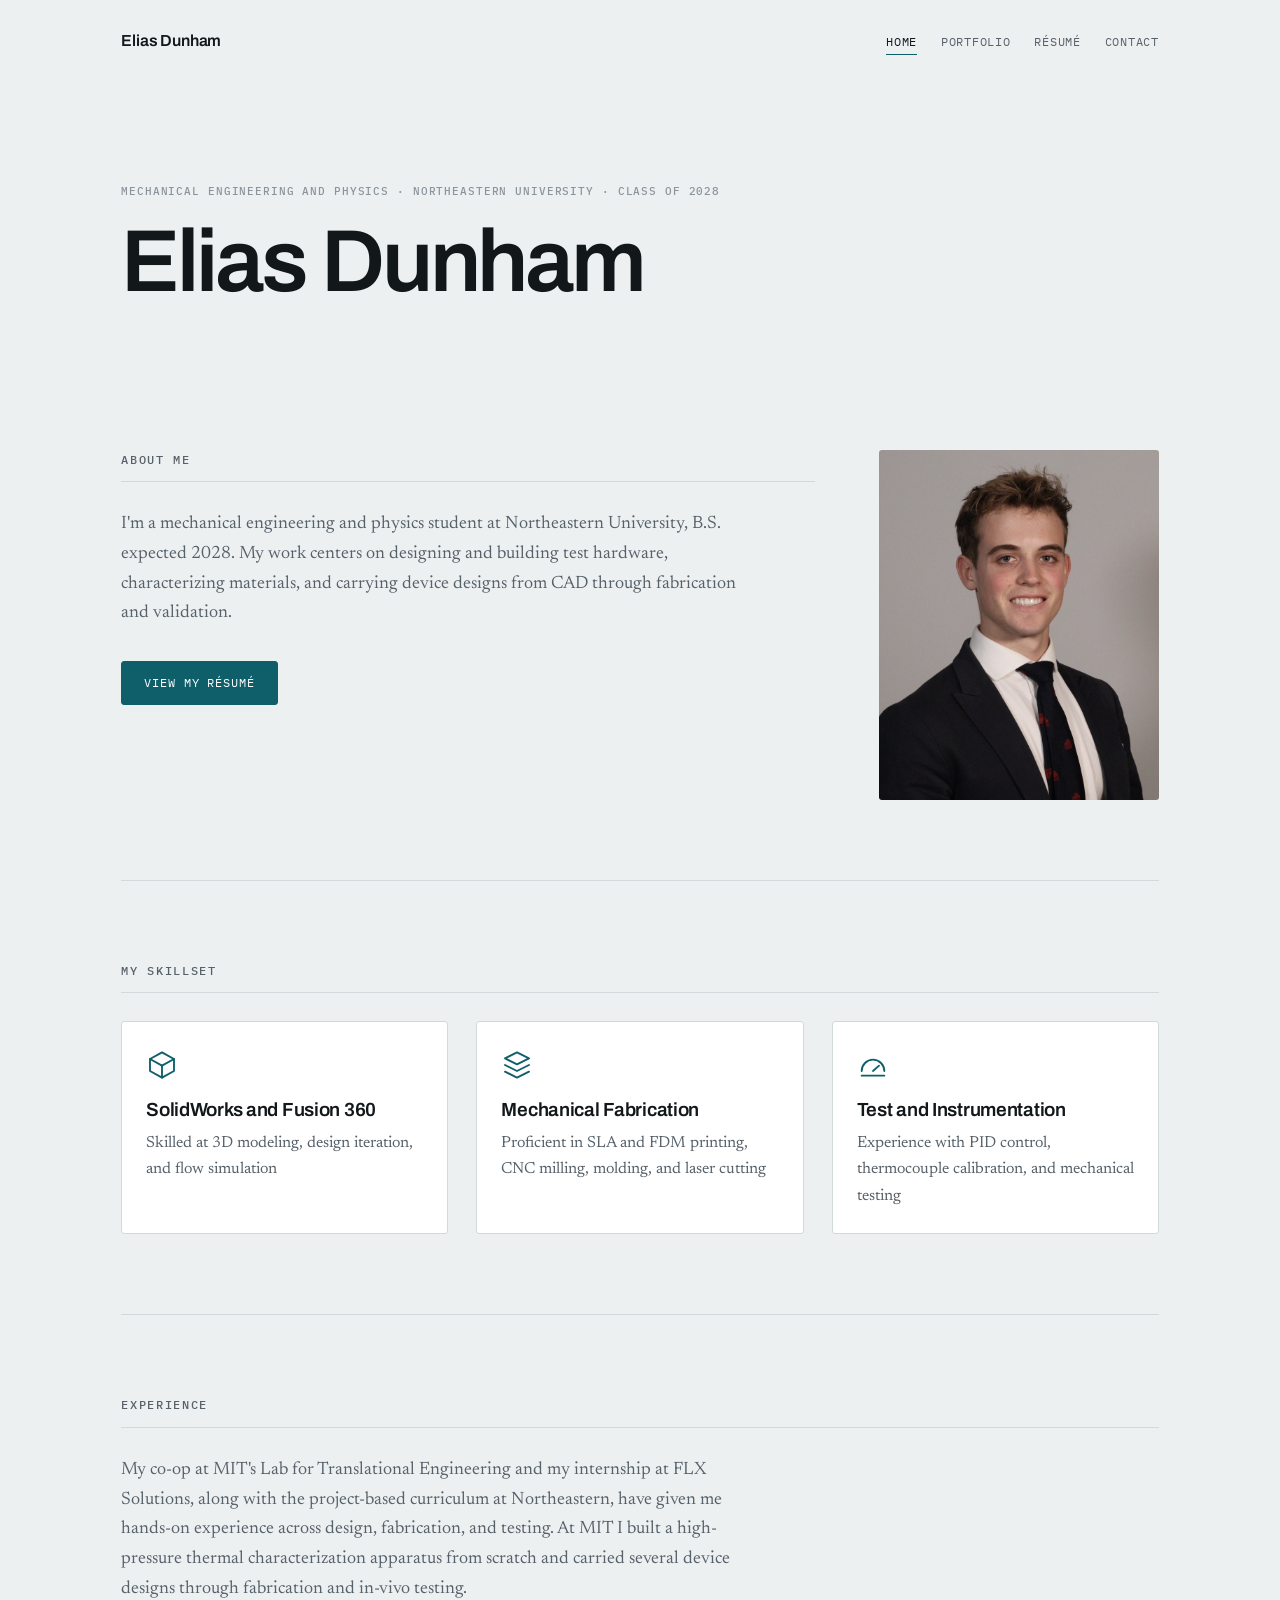
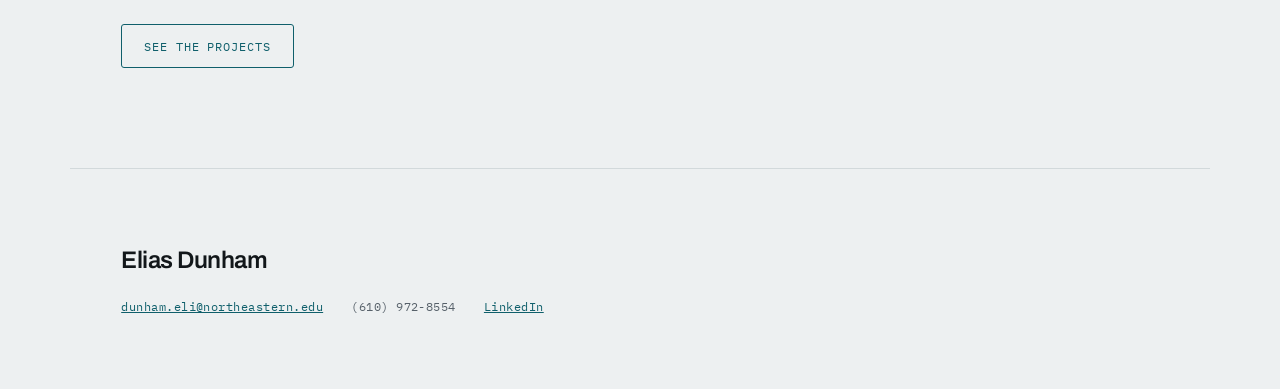
==== index.html @ d0c3025b "Update index.html" ====
<!DOCTYPE html>
<html lang="en">
<head>
<meta charset="utf-8">
<meta name="viewport" content="width=device-width, initial-scale=1">
<title>Elias Dunham | Mechanical Engineering &amp; Physics</title>
<meta name="description" content="Elias Dunham, mechanical engineering and physics student at Northeastern University. Test apparatus design, materials characterization, and instrumentation.">
<link rel="canonical" href="https://eliasdunham.github.io/">
<link rel="icon" href="favicon.svg" type="image/svg+xml">

<!-- Link preview cards (LinkedIn, iMessage, Slack, email, Twitter/X) -->
<meta property="og:type" content="website">
<meta property="og:site_name" content="Elias Dunham">
<meta property="og:title" content="Elias Dunham | Mechanical Engineering & Physics">
<meta property="og:description" content="Mechanical engineering and physics student at Northeastern University. Test apparatus design, materials characterization, and instrumentation.">
<meta property="og:url" content="https://eliasdunham.github.io/">
<meta property="og:image" content="https://eliasdunham.github.io/og-image.jpg">
<meta property="og:image:width" content="1200">
<meta property="og:image:height" content="630">
<meta property="og:image:alt" content="Custom high-pressure thermal testing apparatus on a lab bench">
<meta name="twitter:card" content="summary_large_image">
<meta name="twitter:title" content="Elias Dunham | Mechanical Engineering & Physics">
<meta name="twitter:description" content="Mechanical engineering and physics student at Northeastern University. Test apparatus design, materials characterization, and instrumentation.">
<meta name="twitter:image" content="https://eliasdunham.github.io/og-image.jpg">

<link rel="preconnect" href="https://fonts.googleapis.com">
<link rel="preconnect" href="https://fonts.gstatic.com" crossorigin>
<link href="https://fonts.googleapis.com/css2?family=Archivo:wght@500;600&family=Newsreader:ital,wght@0,400;0,500;1,400&family=IBM+Plex+Mono:wght@500&display=swap" rel="stylesheet">
<link rel="stylesheet" href="style.css">
</head>
<body>

<header class="topbar">
  <a class="wordmark" href="index.html">Elias Dunham</a>
  <nav aria-label="Primary">
    <a href="index.html" aria-current="page">Home</a>
    <a href="portfolio.html">Portfolio</a>
    <a href="resume.html">Résumé</a>
    <a href="contact.html">Contact</a>
  </nav>
</header>

<main>

  <section class="hero">
    <p class="eyebrow">Mechanical Engineering and Physics · Northeastern University · Class of 2028</p>
    <h1>Elias Dunham</h1>
  </section>

  <section class="band about">
    <div class="about-text">
      <h2 class="section-head">About me</h2>
      <p>
        I'm a mechanical engineering and physics student at Northeastern University, B.S. expected 2028.
        My work centers on designing and building test hardware, characterizing materials, and carrying
        device designs from CAD through fabrication and validation.
      </p>
      <p class="actions">
        <a class="btn" href="resume.html">View my résumé</a>
      </p>
    </div>
    <figure class="about-portrait">
      <!-- Replace with portrait.jpg — the headshot from your current portfolio -->
      <img src="portrait.jpg" alt="Portrait of Elias Dunham">
    </figure>
  </section>

  <section class="band">
    <h2 class="section-head">My skillset</h2>
    <div class="skillset">

      <article class="skill">
        <span class="skill-icon" aria-hidden="true">
          <svg viewBox="0 0 24 24" fill="none" stroke="currentColor" stroke-width="1.4" stroke-linecap="round" stroke-linejoin="round">
            <path d="M12 2.5 21 7.5v9L12 21.5 3 16.5v-9z"/>
            <path d="M3 7.5l9 5 9-5"/>
            <path d="M12 12.5v9"/>
          </svg>
        </span>
        <h3>SolidWorks and Fusion 360</h3>
        <p>Skilled at 3D modeling, design iteration, and flow simulation</p>
      </article>

      <article class="skill">
        <span class="skill-icon" aria-hidden="true">
          <svg viewBox="0 0 24 24" fill="none" stroke="currentColor" stroke-width="1.4" stroke-linecap="round" stroke-linejoin="round">
            <path d="M12 2.5 3 7l9 4.5L21 7z"/>
            <path d="M3 12l9 4.5L21 12"/>
            <path d="M3 17l9 4.5L21 17"/>
          </svg>
        </span>
        <h3>Mechanical Fabrication</h3>
        <p>Proficient in SLA and FDM printing, CNC milling, molding, and laser cutting</p>
      </article>

      <article class="skill">
        <span class="skill-icon" aria-hidden="true">
          <svg viewBox="0 0 24 24" fill="none" stroke="currentColor" stroke-width="1.4" stroke-linecap="round" stroke-linejoin="round">
            <path d="M3.5 16.5a8.5 8.5 0 0 1 17 0"/>
            <path d="M12 16.5l4.5-4"/>
            <path d="M3.5 20h17"/>
          </svg>
        </span>
        <h3>Test and Instrumentation</h3>
        <p>Experience with PID control, thermocouple calibration, and mechanical testing</p>
      </article>

    </div>
  </section>

  <section class="band">
    <h2 class="section-head">Experience</h2>
    <div class="prose">
      <p>
        My co-op at MIT's Lab for Translational Engineering and my internship at FLX Solutions, along
        with the project-based curriculum at Northeastern, have given me hands-on experience across
        design, fabrication, and testing. At MIT I built a high-pressure thermal characterization
        apparatus from scratch and carried several device designs through fabrication and in-vivo
        testing.
      </p>
      <p class="actions">
        <a class="btn btn-quiet" href="portfolio.html">See the projects</a>
      </p>
    </div>
  </section>

</main>

<footer>
  <p class="footer-name">Elias Dunham</p>
  <p class="footer-links">
    <a href="mailto:dunham.eli@northeastern.edu">dunham.eli@northeastern.edu</a>
    <span>(610) 972-8554</span>
    <a href="https://linkedin.com/in/elias-dunham">LinkedIn</a>
  </p>
</footer>

</body>
</html>
---- style.css ----
/* ==========================================================================
   Elias Dunham — portfolio
   One stylesheet for all four pages.
   Palette, type, and spacing live in :root. Change a value there and it
   propagates everywhere.
   ========================================================================== */

:root {
  --paper:      #edf0f1;   /* page background, cool light gray */
  --surface:    #ffffff;   /* cards and panels */
  --ink:        #12171a;   /* headings and body */
  --ink-2:      #57616a;   /* secondary text */
  --ink-3:      #8a949b;   /* captions, metadata */
  --rule:       #d2d9db;   /* hairlines and image placeholders */
  --accent:     #0f5f6b;   /* spec strips, links, focus ring */
  --accent-ink: #ffffff;   /* text on accent fills */

  --display: "Archivo", system-ui, sans-serif;
  --body:    "Newsreader", Georgia, serif;
  --mono:    "IBM Plex Mono", ui-monospace, monospace;

  --measure: 62ch;         /* max line length for prose */
  --page:    1140px;       /* max content width */
  --gutter:  clamp(1.25rem, 4vw, 3.5rem);
}

*, *::before, *::after { box-sizing: border-box; }

html { -webkit-text-size-adjust: 100%; }

body {
  margin: 0;
  background: var(--paper);
  color: var(--ink);
  font-family: var(--body);
  font-size: 1.0625rem;
  line-height: 1.65;
  font-synthesis: none;
}

img { display: block; max-width: 100%; height: auto; }

a { color: var(--accent); }

:focus-visible {
  outline: 2px solid var(--accent);
  outline-offset: 3px;
}

/* --------------------------------------------------------------------------
   Shared type roles
   -------------------------------------------------------------------------- */

.eyebrow {
  margin: 0;
  font-family: var(--mono);
  font-size: 0.6875rem;
  font-weight: 500;
  line-height: 1.5;
  letter-spacing: 0.08em;
  text-transform: uppercase;
  color: var(--ink-3);
}

.section-head {
  margin: 0 0 1.75rem;
  padding-bottom: 0.75rem;
  border-bottom: 1px solid var(--rule);
  font-family: var(--mono);
  font-size: 0.75rem;
  font-weight: 500;
  letter-spacing: 0.14em;
  text-transform: uppercase;
  color: var(--ink-2);
}

.lede {
  max-width: var(--measure);
  margin: 1.5rem 0 0;
  font-size: 1.1875rem;
  color: var(--ink-2);
}

.prose p {
  max-width: var(--measure);
  margin: 0 0 1.25rem;
  font-size: 1.125rem;
  color: var(--ink-2);
}

/* --------------------------------------------------------------------------
   Layout shell
   -------------------------------------------------------------------------- */

.topbar,
main,
footer {
  max-width: var(--page);
  margin-inline: auto;
  padding-inline: var(--gutter);
}

.band { padding-block: clamp(3rem, 7vw, 5rem); }

.band + .band { border-top: 1px solid var(--rule); }

/* --------------------------------------------------------------------------
   Top bar
   -------------------------------------------------------------------------- */

.topbar {
  display: flex;
  flex-wrap: wrap;
  align-items: baseline;
  justify-content: space-between;
  gap: 0.75rem 1.5rem;
  padding-block: 1.75rem 0;
}

.wordmark {
  font-family: var(--display);
  font-size: 1rem;
  font-weight: 600;
  letter-spacing: -0.01em;
  color: var(--ink);
  text-decoration: none;
}

.topbar nav {
  display: flex;
  flex-wrap: wrap;
  gap: 1.5rem;
}

.topbar nav a {
  font-family: var(--mono);
  font-size: 0.75rem;
  letter-spacing: 0.06em;
  text-transform: uppercase;
  color: var(--ink-2);
  text-decoration: none;
  padding-bottom: 2px;
  border-bottom: 1px solid transparent;
}

.topbar nav a:hover { color: var(--ink); border-bottom-color: var(--accent); }

.topbar nav a[aria-current="page"] {
  color: var(--ink);
  border-bottom-color: var(--accent);
}

/* --------------------------------------------------------------------------
   Page heads
   -------------------------------------------------------------------------- */

.hero { padding-block: clamp(4rem, 12vw, 8rem) clamp(2.5rem, 6vw, 4rem); }

.hero h1 {
  margin: 1.25rem 0 0;
  font-family: var(--display);
  font-size: clamp(2.75rem, 9vw, 5.5rem);
  font-weight: 600;
  line-height: 0.98;
  letter-spacing: -0.035em;
}

.page-head { padding-block: clamp(3rem, 8vw, 5rem) clamp(2rem, 5vw, 3rem); }

.page-head h1 {
  margin: 1rem 0 0;
  font-family: var(--display);
  font-size: clamp(2.25rem, 6vw, 3.75rem);
  font-weight: 600;
  line-height: 1;
  letter-spacing: -0.03em;
}

/* --------------------------------------------------------------------------
   Buttons
   -------------------------------------------------------------------------- */

.actions {
  display: flex;
  flex-wrap: wrap;
  gap: 0.75rem 1rem;
  margin: 2rem 0 0;
}

.btn {
  display: inline-block;
  padding: 0.7rem 1.35rem;
  background: var(--accent);
  color: var(--accent-ink);
  border: 1px solid var(--accent);
  border-radius: 3px;
  font-family: var(--mono);
  font-size: 0.75rem;
  letter-spacing: 0.08em;
  text-transform: uppercase;
  text-decoration: none;
  transition: opacity 160ms ease;
}

.btn:hover { opacity: 0.85; }

.btn-quiet { background: transparent; color: var(--accent); }

.btn-quiet:hover { background: var(--surface); opacity: 1; }

/* --------------------------------------------------------------------------
   Home — about block
   -------------------------------------------------------------------------- */

.about {
  display: grid;
  grid-template-columns: minmax(0, 1fr) 280px;
  gap: clamp(2rem, 5vw, 4rem);
  align-items: start;
}

.about-text p:not(.actions) {
  max-width: var(--measure);
  margin: 0;
  font-size: 1.125rem;
  color: var(--ink-2);
}

.about-portrait {
  margin: 0;
  aspect-ratio: 4 / 5;
  overflow: hidden;
  background: var(--rule);
  border-radius: 3px;
}

.about-portrait img {
  width: 100%;
  height: 100%;
  object-fit: cover;
  background: var(--rule);
}

/* --------------------------------------------------------------------------
   Home — skillset cards
   -------------------------------------------------------------------------- */

.skillset {
  display: grid;
  grid-template-columns: repeat(auto-fit, minmax(min(260px, 100%), 1fr));
  gap: clamp(1rem, 2.5vw, 1.75rem);
}

.skill {
  padding: 1.65rem 1.5rem 1.5rem;
  background: var(--surface);
  border: 1px solid var(--rule);
  border-radius: 3px;
  margin: 0;
}

.skill-icon {
  display: block;
  width: 32px;
  height: 32px;
  color: var(--accent);
}

.skill-icon svg { width: 100%; height: 100%; }

.skill h3 {
  margin: 1.15rem 0 0.5rem;
  font-family: var(--display);
  font-size: 1.1875rem;
  font-weight: 600;
  line-height: 1.2;
  letter-spacing: -0.015em;
}

.skill p {
  margin: 0;
  font-size: 1rem;
  color: var(--ink-2);
}

/* --------------------------------------------------------------------------
   Signature element: the spec strip
   Real measured values, in the utility face, under every project.
   -------------------------------------------------------------------------- */

.spec {
  display: flex;
  flex-wrap: wrap;
  gap: 0.35rem 1.25rem;
  margin: 1.25rem 0 0;
  padding-top: 0.85rem;
  border-top: 1px solid var(--rule);
  list-style: none;
  font-family: var(--mono);
  font-size: 0.6875rem;
  letter-spacing: 0.07em;
  text-transform: uppercase;
  color: var(--accent);
}

.spec li { position: relative; }

.spec li + li::before {
  content: "";
  position: absolute;
  left: -0.7rem;
  top: 0.55em;
  width: 3px;
  height: 3px;
  border-radius: 50%;
  background: var(--rule);
}

/* --------------------------------------------------------------------------
   Portfolio — project rows
   -------------------------------------------------------------------------- */

.rows { display: grid; gap: 0; }

.row {
  display: grid;
  grid-template-columns: 240px 1fr;
  gap: clamp(1.25rem, 3vw, 2.5rem);
  padding-block: 2.5rem;
  margin: 0;
}

.row:first-child { padding-top: 0; }

.row + .row { border-top: 1px solid var(--rule); }

/* Projects with no photograph: text spans the full width. */
.row-textonly { grid-template-columns: 1fr; }

.row-media {
  aspect-ratio: 4 / 3;
  overflow: hidden;
  background: var(--rule);
  border-radius: 3px;
}

.row-media img {
  width: 100%;
  height: 100%;
  object-fit: cover;
  background: var(--rule);
  transition: transform 400ms ease;
}

.row-body h2 {
  margin: 0.5rem 0 0.65rem;
  font-family: var(--display);
  font-size: 1.375rem;
  font-weight: 600;
  line-height: 1.2;
  letter-spacing: -0.015em;
}

.row-body p:not(.eyebrow):not(.proj-note) {
  max-width: var(--measure);
  margin: 0;
  color: var(--ink-2);
}

.proj-note {
  margin: 0.85rem 0 0;
  font-family: var(--mono);
  font-size: 0.6875rem;
  line-height: 1.5;
  letter-spacing: 0.04em;
  color: var(--ink-3);
}

/* --------------------------------------------------------------------------
   Résumé — embedded PDF with an image fallback for phones
   -------------------------------------------------------------------------- */

.resume-view { max-width: 900px; }

.pdf-frame {
  background: var(--surface);
  border: 1px solid var(--rule);
  border-radius: 3px;
  overflow: hidden;
}

.pdf-frame iframe {
  display: block;
  width: 100%;
  height: min(150vh, 1180px);
  border: 0;
}

.pdf-fallback { display: none; }

.pdf-fallback img {
  width: 100%;
  border: 1px solid var(--rule);
  border-radius: 3px;
  background: var(--surface);
}

.pdf-fallback .proj-note { text-align: center; }

@media (max-width: 820px) {
  .pdf-frame    { display: none; }
  .pdf-fallback { display: block; }
}

/* --------------------------------------------------------------------------
   Résumé
   -------------------------------------------------------------------------- */

.resume .res-block + .res-block {
  margin-top: 3rem;
  padding-top: 3rem;
  border-top: 1px solid var(--rule);
}

.res-block {
  display: grid;
  grid-template-columns: 190px 1fr;
  gap: clamp(1rem, 3vw, 2.5rem);
}

.res-block .section-head {
  margin: 0;
  padding-bottom: 0;
  border-bottom: 0;
}

.entry + .entry {
  margin-top: 2.25rem;
  padding-top: 2.25rem;
  border-top: 1px solid var(--rule);
}

.entry-head {
  display: flex;
  flex-wrap: wrap;
  align-items: baseline;
  justify-content: space-between;
  gap: 0.25rem 1.5rem;
}

.entry-head h3 {
  margin: 0;
  font-family: var(--display);
  font-size: 1.25rem;
  font-weight: 600;
  letter-spacing: -0.015em;
}

.entry-meta {
  margin: 0;
  font-family: var(--mono);
  font-size: 0.6875rem;
  letter-spacing: 0.06em;
  text-transform: uppercase;
  color: var(--ink-3);
  white-space: nowrap;
}

.entry-role {
  margin: 0.35rem 0 0.9rem;
  font-style: italic;
  color: var(--accent);
}

.entry ul,
.res-list {
  margin: 0;
  padding-left: 1.15rem;
  max-width: var(--measure);
  color: var(--ink-2);
}

/* Inline "Label: value" lines, e.g. Coursework, Extracurriculars, Awards */
.entry-line {
  max-width: var(--measure);
  margin: 0 0 0.5rem;
  color: var(--ink-2);
}

.entry-line:last-child { margin-bottom: 0; }

.entry-line strong {
  font-family: var(--display);
  font-size: 0.9375rem;
  font-weight: 600;
  color: var(--ink);
}

.entry li,
.res-list li { margin-bottom: 0.5rem; }

.entry li::marker,
.res-list li::marker { color: var(--rule); }

.res-note {
  margin: 1.5rem 0 0;
  font-family: var(--mono);
  font-size: 0.75rem;
  letter-spacing: 0.04em;
}

/* --------------------------------------------------------------------------
   Skills and contact definition lists
   -------------------------------------------------------------------------- */

.skills {
  display: grid;
  grid-template-columns: repeat(auto-fit, minmax(min(260px, 100%), 1fr));
  gap: 1.75rem clamp(2rem, 5vw, 3.5rem);
  margin: 0;
}

.skills dt {
  margin-bottom: 0.55rem;
  padding-bottom: 0.45rem;
  border-bottom: 1px solid var(--rule);
  font-family: var(--mono);
  font-size: 0.6875rem;
  font-weight: 500;
  letter-spacing: 0.08em;
  text-transform: uppercase;
  color: var(--accent);
}

.skills dd { margin: 0; color: var(--ink-2); }

.contact-list {
  display: grid;
  grid-template-columns: repeat(auto-fit, minmax(min(240px, 100%), 1fr));
  gap: 2rem clamp(2rem, 5vw, 3.5rem);
  margin: 0;
}

.contact-list dt {
  margin-bottom: 0.5rem;
  font-family: var(--mono);
  font-size: 0.6875rem;
  font-weight: 500;
  letter-spacing: 0.08em;
  text-transform: uppercase;
  color: var(--ink-3);
}

.contact-list dd {
  margin: 0;
  font-family: var(--display);
  font-size: 1.0625rem;
  font-weight: 500;
  word-break: break-word;
}

.contact-list dd a { text-decoration-thickness: 1px; text-underline-offset: 3px; }

/* --------------------------------------------------------------------------
   Footer
   -------------------------------------------------------------------------- */

footer {
  padding-block: clamp(3rem, 6vw, 4.5rem);
  border-top: 1px solid var(--rule);
}

.footer-name {
  margin: 0 0 1rem;
  font-family: var(--display);
  font-size: 1.5rem;
  font-weight: 600;
  letter-spacing: -0.02em;
}

.footer-links {
  display: flex;
  flex-wrap: wrap;
  gap: 0.5rem 1.75rem;
  margin: 0;
  font-family: var(--mono);
  font-size: 0.75rem;
  letter-spacing: 0.04em;
  color: var(--ink-2);
}

/* --------------------------------------------------------------------------
   Responsive
   -------------------------------------------------------------------------- */

@media (max-width: 860px) {
  .about { grid-template-columns: 1fr; }
  .about-portrait { max-width: 240px; order: -1; }
  .res-block { grid-template-columns: 1fr; }
  .res-block .section-head {
    padding-bottom: 0.75rem;
    border-bottom: 1px solid var(--rule);
  }
}

@media (max-width: 620px) {
  .row { grid-template-columns: 1fr; gap: 1.25rem; }
  .row-media { max-width: 320px; }
  .entry-meta { white-space: normal; }
}

/* --------------------------------------------------------------------------
   Motion — hover lift on images, gentle load-in, both opt-out
   -------------------------------------------------------------------------- */

@media (prefers-reduced-motion: no-preference) {
  .row-media:hover img { transform: scale(1.03); }

  .hero .eyebrow,
  .hero h1,
  .page-head .eyebrow,
  .page-head h1,
  .page-head .lede {
    animation: rise 550ms cubic-bezier(0.2, 0.7, 0.3, 1) backwards;
  }
  .hero .eyebrow, .page-head .eyebrow { animation-delay: 40ms; }
  .hero h1, .page-head h1             { animation-delay: 110ms; }
  .page-head .lede                    { animation-delay: 190ms; }

  @keyframes rise {
    from { opacity: 0; transform: translateY(10px); }
    to   { opacity: 1; transform: none; }
  }
}
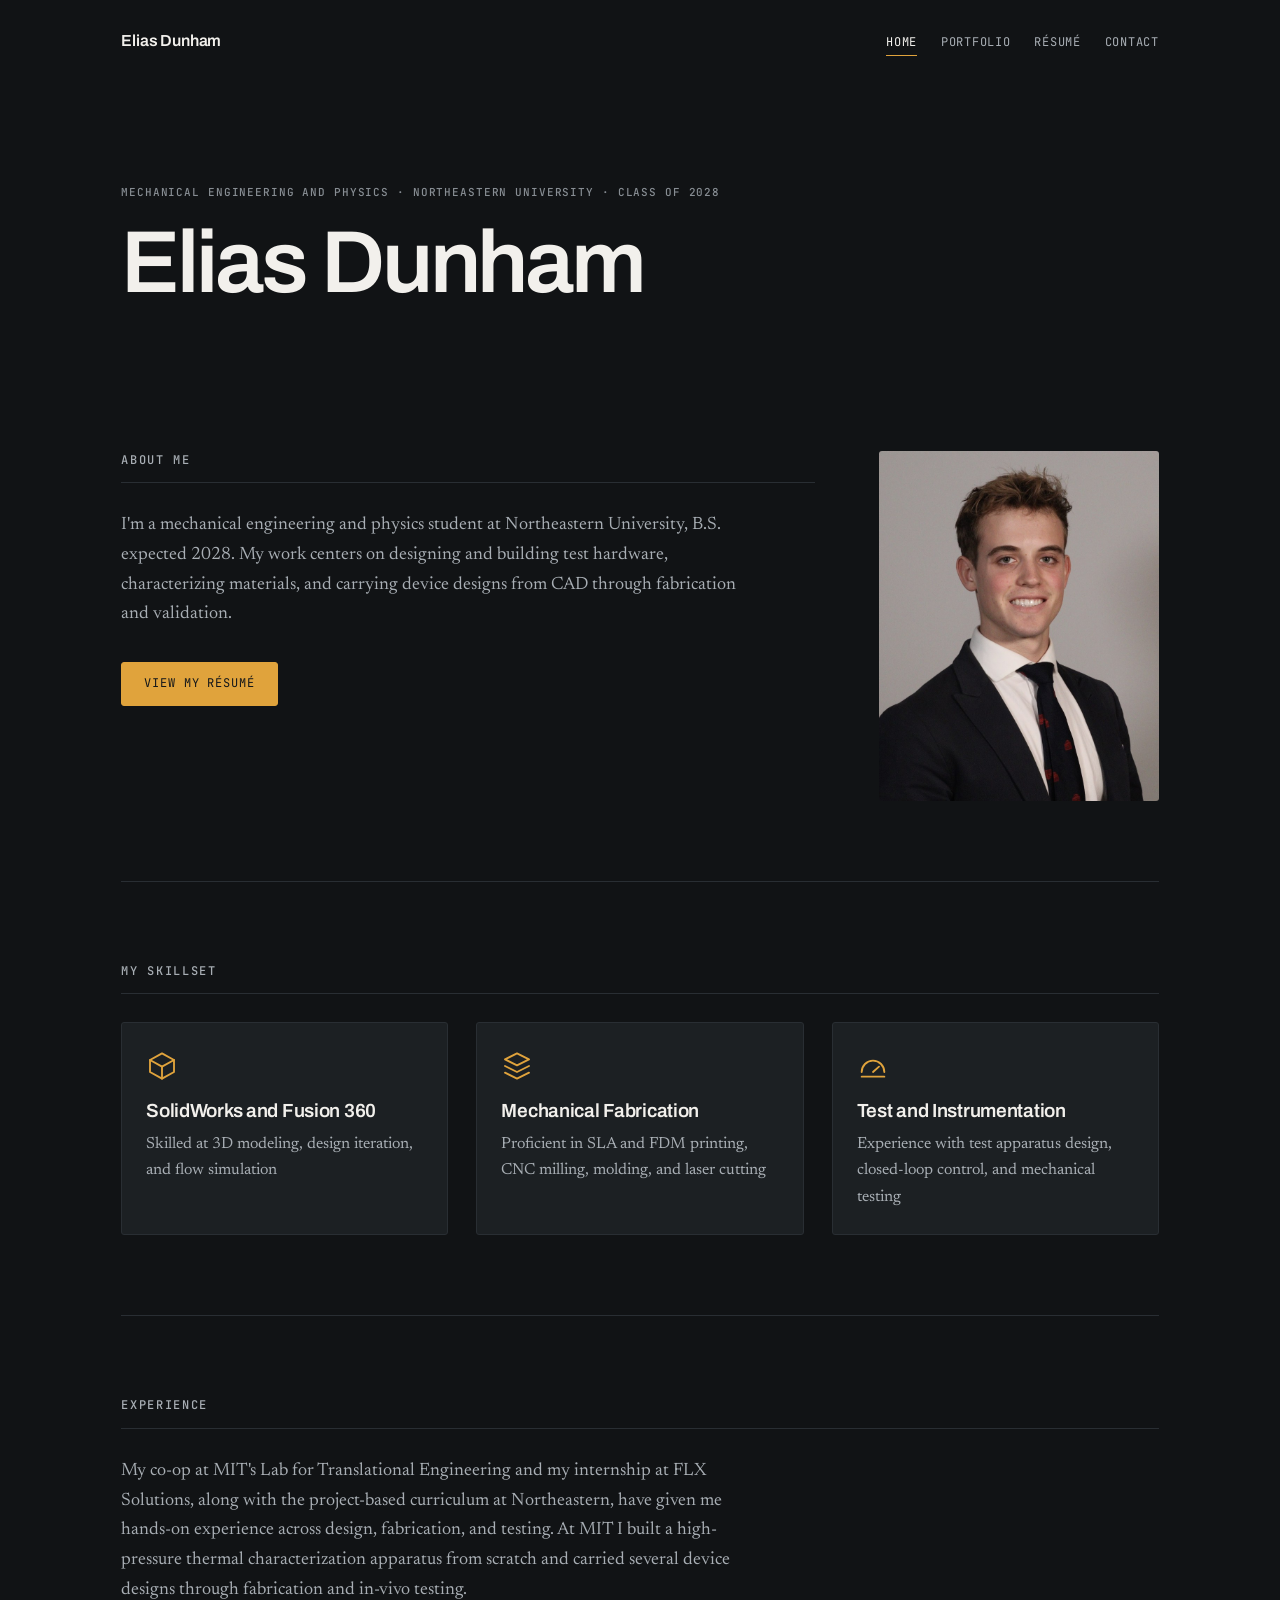
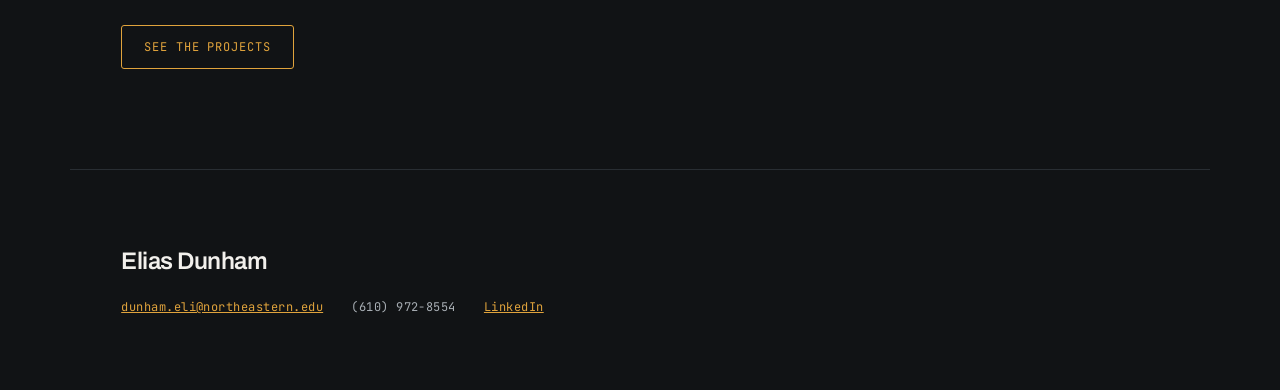
==== commit f14697bd: "Add files via upload" ====
--- a/index.html
+++ b/index.html
@@ -5,6 +5,7 @@
 <meta name="viewport" content="width=device-width, initial-scale=1">
 <title>Elias Dunham | Mechanical Engineering &amp; Physics</title>
 <meta name="description" content="Elias Dunham, mechanical engineering and physics student at Northeastern University. Test apparatus design, materials characterization, and instrumentation.">
+<meta name="theme-color" content="#111315">
 <link rel="canonical" href="https://eliasdunham.github.io/">
 <link rel="icon" href="favicon.svg" type="image/svg+xml">
 
@@ -25,7 +26,7 @@
 
 <link rel="preconnect" href="https://fonts.googleapis.com">
 <link rel="preconnect" href="https://fonts.gstatic.com" crossorigin>
-<link href="https://fonts.googleapis.com/css2?family=Archivo:wght@500;600&family=Newsreader:ital,wght@0,400;0,500;1,400&family=IBM+Plex+Mono:wght@500&display=swap" rel="stylesheet">
+<link href="https://fonts.googleapis.com/css2?family=Archivo:wght@500;600&family=Newsreader:ital,wght@0,400;0,500;1,400&family=JetBrains+Mono:wght@500&display=swap" rel="stylesheet">
 <link rel="stylesheet" href="style.css">
 </head>
 <body>
@@ -102,7 +103,7 @@
           </svg>
         </span>
         <h3>Test and Instrumentation</h3>
-        <p>Experience with PID control, thermocouple calibration, and mechanical testing</p>
+        <p>Experience with test apparatus design, closed-loop control, and mechanical testing</p>
       </article>
 
     </div>
--- a/style.css
+++ b/style.css
@@ -6,22 +6,28 @@
    ========================================================================== */
 
 :root {
-  --paper:      #edf0f1;   /* page background, cool light gray */
-  --surface:    #ffffff;   /* cards and panels */
-  --ink:        #12171a;   /* headings and body */
-  --ink-2:      #57616a;   /* secondary text */
-  --ink-3:      #8a949b;   /* captions, metadata */
-  --rule:       #d2d9db;   /* hairlines and image placeholders */
-  --accent:     #0f5f6b;   /* spec strips, links, focus ring */
-  --accent-ink: #ffffff;   /* text on accent fills */
+  color-scheme: dark;
+
+  --paper:      #111315;   /* page background */
+  --surface:    #1c2023;   /* cards and panels */
+  --ink:        #f2f0ec;   /* headings and body */
+  --ink-2:      #a8aeb4;   /* secondary text */
+  --ink-3:      #878d93;   /* captions, metadata */
+  --rule:       #292e33;   /* hairlines and image placeholders */
+  --accent:     #e0a33c;   /* spec strips, links, focus ring */
+  --accent-ink: #14171a;   /* text on accent fills */
 
   --display: "Archivo", system-ui, sans-serif;
   --body:    "Newsreader", Georgia, serif;
-  --mono:    "IBM Plex Mono", ui-monospace, monospace;
+  --mono:    "JetBrains Mono", ui-monospace, monospace;
 
   --measure: 62ch;         /* max line length for prose */
   --page:    1140px;       /* max content width */
   --gutter:  clamp(1.25rem, 4vw, 3.5rem);
+
+  /* Width of the project image column. Change this one number and every
+     project photo resizes together, keeping its own proportions. */
+  --media-w: 320px;
 }
 
 *, *::before, *::after { box-sizing: border-box; }
@@ -36,11 +42,15 @@
   font-size: 1.0625rem;
   line-height: 1.65;
   font-synthesis: none;
+  -webkit-font-smoothing: antialiased;
+  -moz-osx-font-smoothing: grayscale;
 }
 
 img { display: block; max-width: 100%; height: auto; }
 
 a { color: var(--accent); }
+
+a:hover { color: #efc077; }
 
 :focus-visible {
   outline: 2px solid var(--accent);
@@ -317,51 +327,67 @@
 }
 
 /* --------------------------------------------------------------------------
-   Portfolio — project rows
-   -------------------------------------------------------------------------- */
-
-.rows { display: grid; gap: 0; }
-
-.row {
+   Portfolio — project blocks
+   Media sits in a left column, text on the right. Images fill the column
+   width at their own natural aspect ratio, so nothing is cropped to fit a
+   frame and no padding or border is ever drawn.
+   --media-w controls the column width for every project at once.
+   -------------------------------------------------------------------------- */
+
+.proj {
   display: grid;
-  grid-template-columns: 240px 1fr;
-  gap: clamp(1.25rem, 3vw, 2.5rem);
-  padding-block: 2.5rem;
-  margin: 0;
-}
-
-.row:first-child { padding-top: 0; }
-
-.row + .row { border-top: 1px solid var(--rule); }
+  grid-template-columns: var(--media-w) minmax(0, 1fr);
+  gap: clamp(1.5rem, 3vw, 2.75rem);
+  margin: 0;
+}
 
 /* Projects with no photograph: text spans the full width. */
-.row-textonly { grid-template-columns: 1fr; }
-
-.row-media {
-  aspect-ratio: 4 / 3;
-  overflow: hidden;
-  background: var(--rule);
+.proj-wide { grid-template-columns: minmax(0, 1fr); }
+
+.proj + .proj {
+  margin-top: 2.75rem;
+  padding-top: 2.75rem;
+  border-top: 1px solid var(--rule);
+}
+
+.proj h2 {
+  margin: 0.5rem 0 0.75rem;
+  font-family: var(--display);
+  font-size: 1.375rem;
+  font-weight: 600;
+  line-height: 1.2;
+  letter-spacing: -0.018em;
+}
+
+/* Default: images fill the column and stack vertically. */
+.media {
+  display: grid;
+  gap: 0.6rem;
+  align-content: start;
+}
+
+.media img {
+  width: 100%;
+  height: auto;
   border-radius: 3px;
-}
-
-.row-media img {
-  width: 100%;
-  height: 100%;
-  object-fit: cover;
-  background: var(--rule);
   transition: transform 400ms ease;
 }
 
-.row-body h2 {
-  margin: 0.5rem 0 0.65rem;
-  font-family: var(--display);
-  font-size: 1.375rem;
-  font-weight: 600;
-  line-height: 1.2;
-  letter-spacing: -0.015em;
-}
-
-.row-body p:not(.eyebrow):not(.proj-note) {
+/* Modifier for tall photos: place them side by side at a shared height
+   set by --h in the HTML, rather than stacking them full width. */
+.media.side {
+  display: flex;
+  flex-wrap: wrap;
+  align-items: flex-start;
+}
+
+.media.side img {
+  width: auto;
+  height: var(--h, 240px);
+  max-width: 100%;
+}
+
+.proj-body p:not(.eyebrow):not(.proj-note) {
   max-width: var(--measure);
   margin: 0;
   color: var(--ink-2);
@@ -369,6 +395,7 @@
 
 .proj-note {
   margin: 0.85rem 0 0;
+  max-width: var(--measure);
   font-family: var(--mono);
   font-size: 0.6875rem;
   line-height: 1.5;
@@ -383,10 +410,11 @@
 .resume-view { max-width: 900px; }
 
 .pdf-frame {
-  background: var(--surface);
+  background: #ffffff;
   border: 1px solid var(--rule);
   border-radius: 3px;
   overflow: hidden;
+  padding: 10px;
 }
 
 .pdf-frame iframe {
@@ -400,9 +428,9 @@
 
 .pdf-fallback img {
   width: 100%;
-  border: 1px solid var(--rule);
+  border: 10px solid #ffffff;
   border-radius: 3px;
-  background: var(--surface);
+  background: #ffffff;
 }
 
 .pdf-fallback .proj-note { text-align: center; }
@@ -603,9 +631,11 @@
   }
 }
 
-@media (max-width: 620px) {
-  .row { grid-template-columns: 1fr; gap: 1.25rem; }
-  .row-media { max-width: 320px; }
+@media (max-width: 700px) {
+  /* On phones the media moves above the text and images go full width. */
+  .proj { grid-template-columns: minmax(0, 1fr); gap: 1.25rem; }
+  .media.side img { height: auto; width: 100%; }
+  .media.side { display: grid; gap: 0.6rem; }
   .entry-meta { white-space: normal; }
 }
 
@@ -614,7 +644,7 @@
    -------------------------------------------------------------------------- */
 
 @media (prefers-reduced-motion: no-preference) {
-  .row-media:hover img { transform: scale(1.03); }
+  .media img:hover { transform: scale(1.02); }
 
   .hero .eyebrow,
   .hero h1,
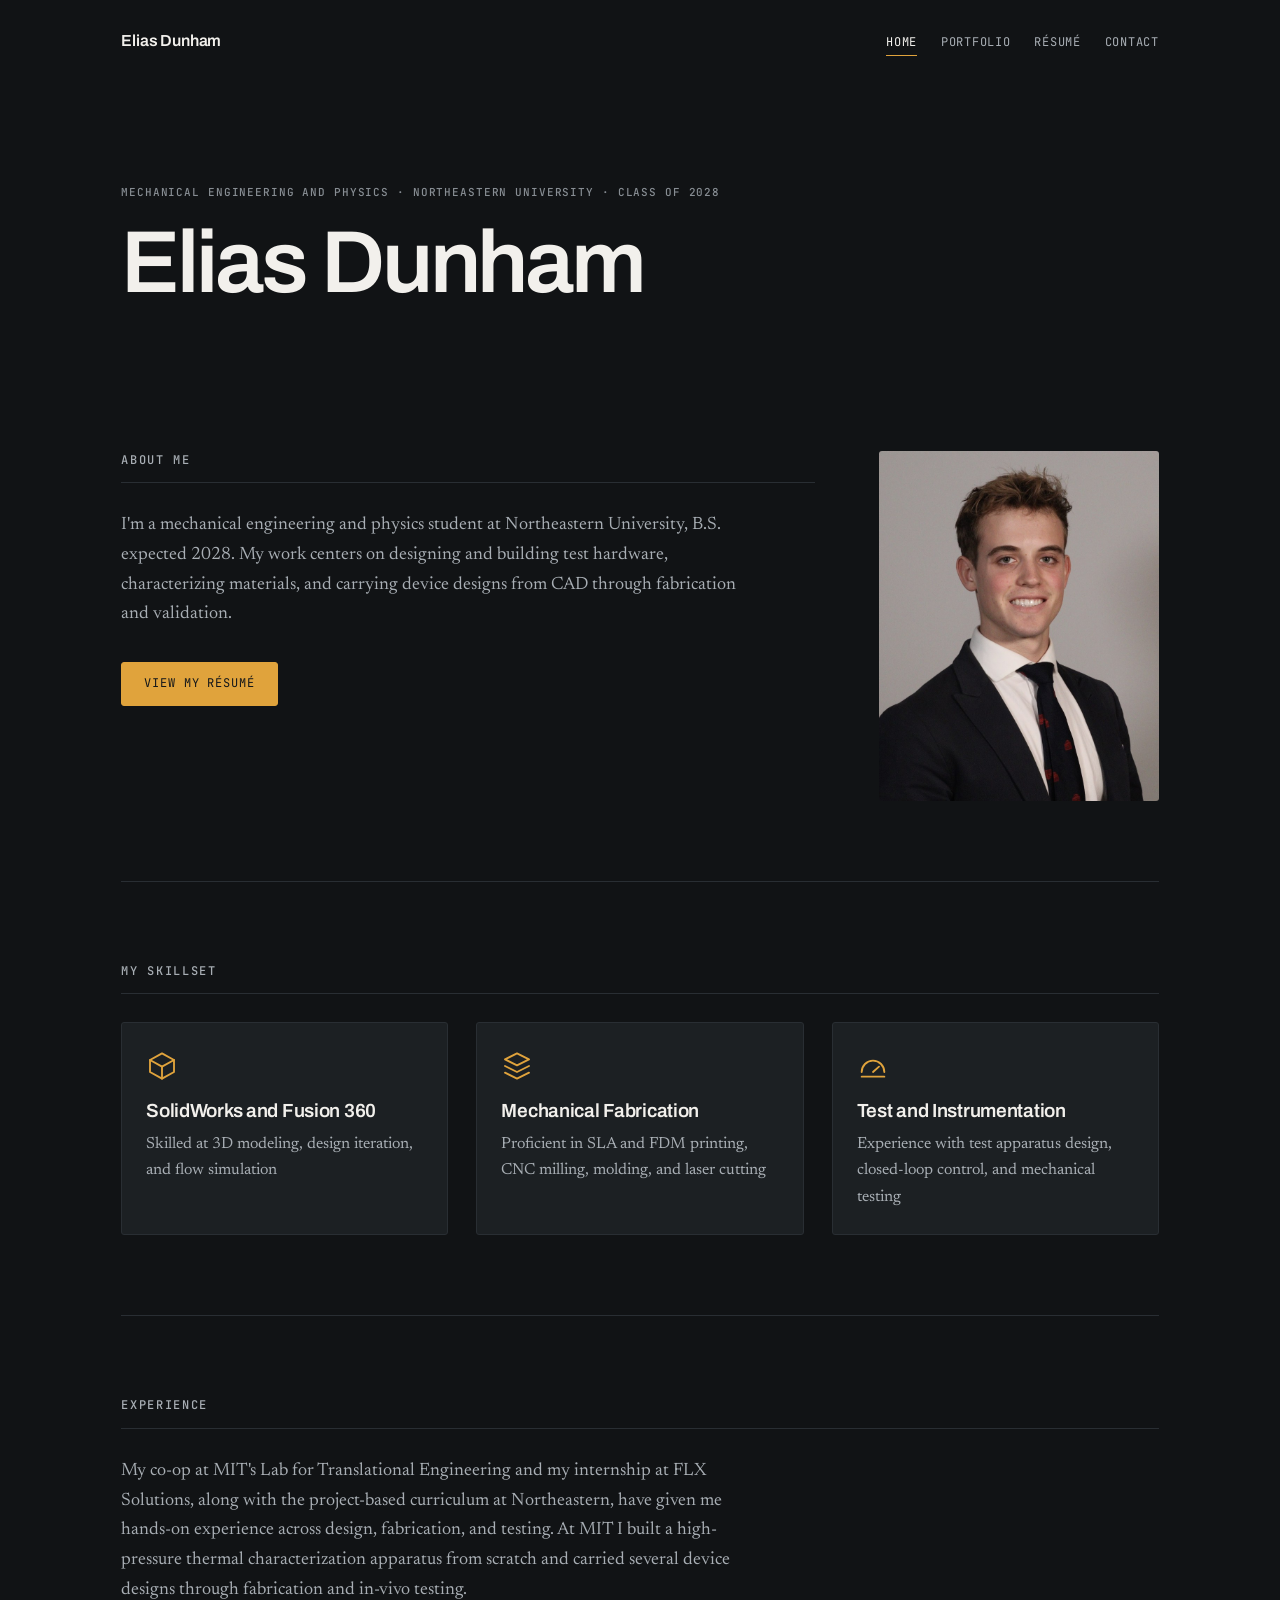
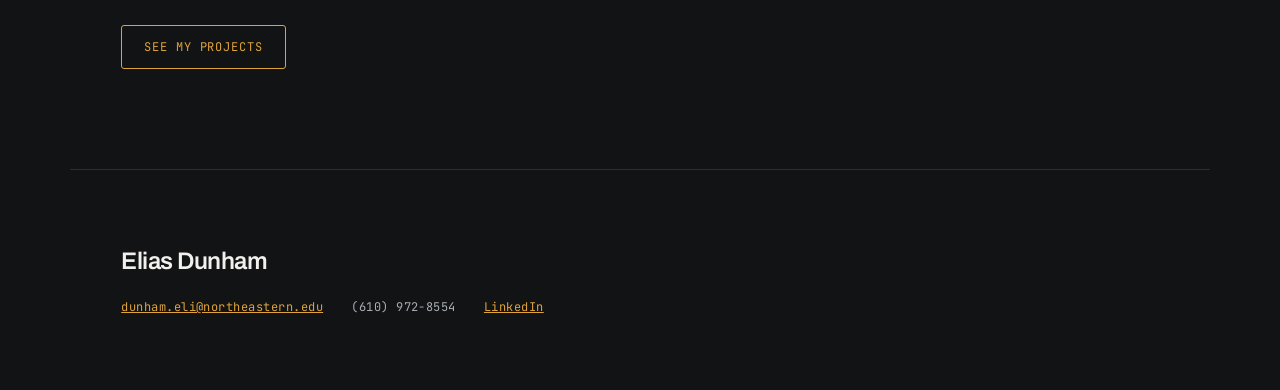
==== commit e3730828: "Add files via upload" ====
--- a/index.html
+++ b/index.html
@@ -120,7 +120,7 @@
         testing.
       </p>
       <p class="actions">
-        <a class="btn btn-quiet" href="portfolio.html">See the projects</a>
+        <a class="btn btn-quiet" href="portfolio.html">See my projects</a>
       </p>
     </div>
   </section>
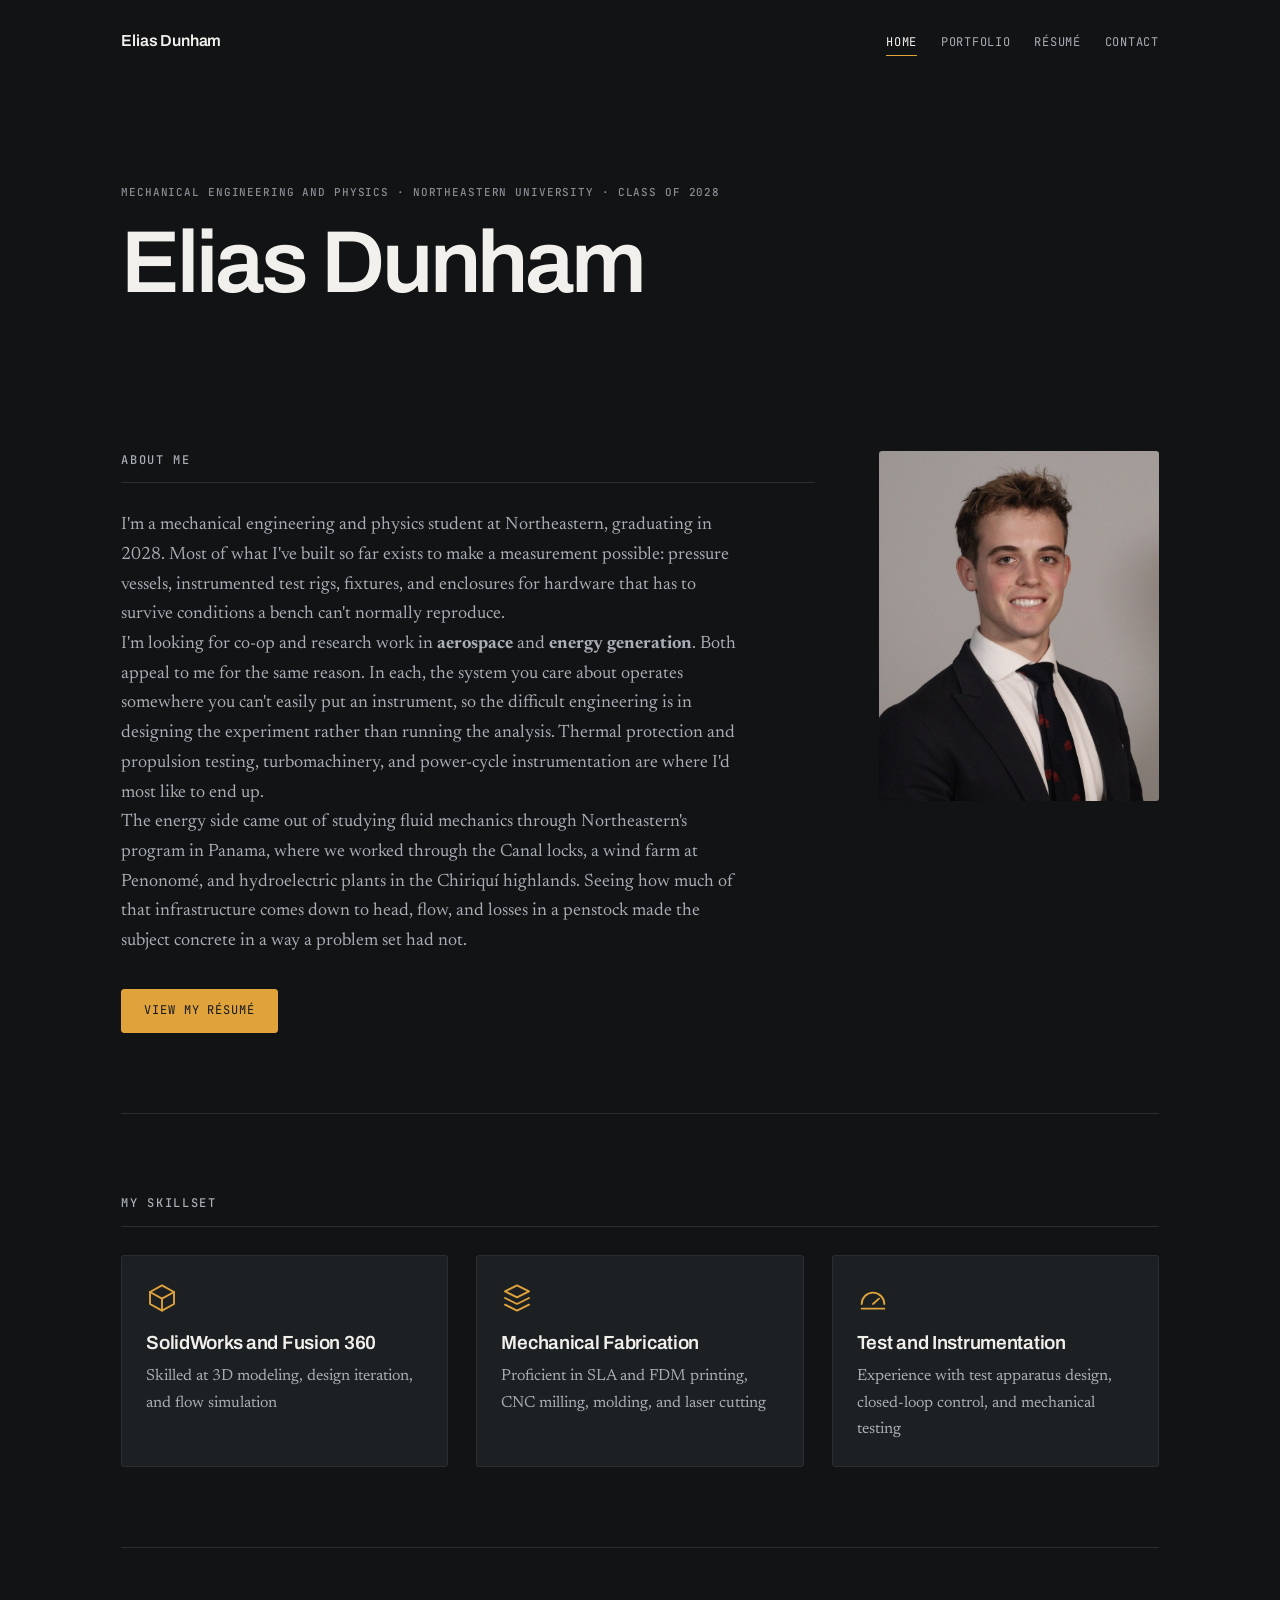
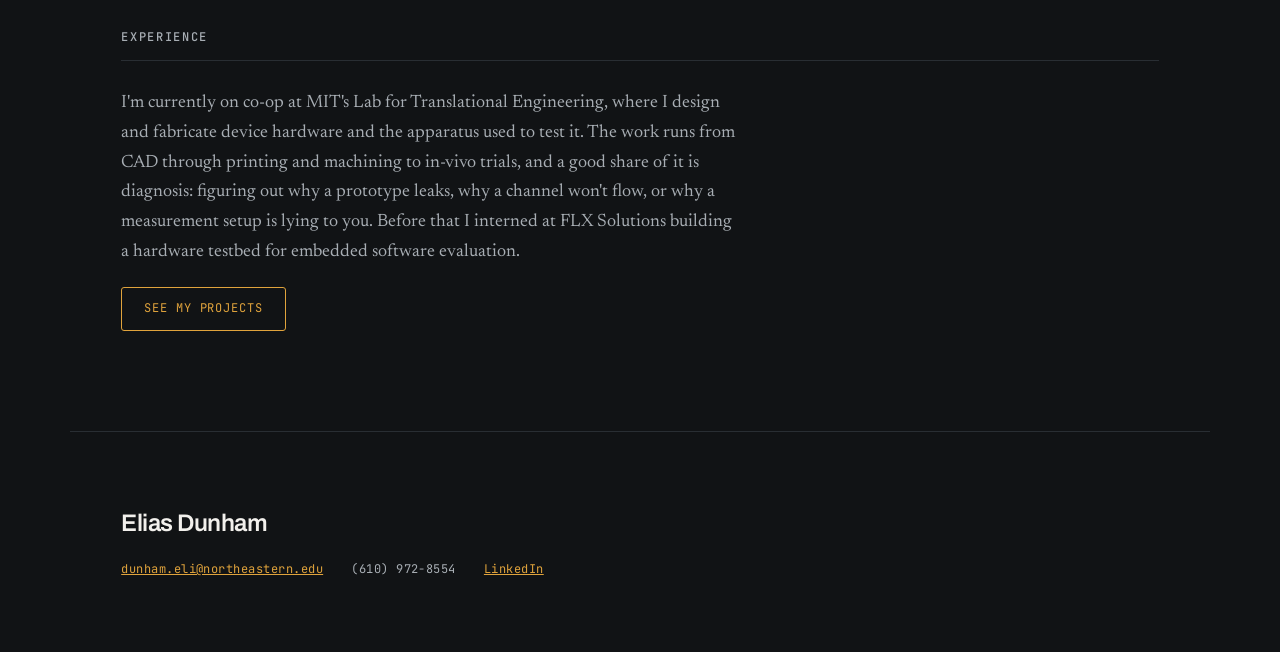
==== commit cf0e2e9b: "Add files via upload" ====
--- a/index.html
+++ b/index.html
@@ -52,9 +52,23 @@
     <div class="about-text">
       <h2 class="section-head">About me</h2>
       <p>
-        I'm a mechanical engineering and physics student at Northeastern University, B.S. expected 2028.
-        My work centers on designing and building test hardware, characterizing materials, and carrying
-        device designs from CAD through fabrication and validation.
+        I'm a mechanical engineering and physics student at Northeastern, graduating in 2028. Most of
+        what I've built so far exists to make a measurement possible: pressure vessels, instrumented
+        test rigs, fixtures, and enclosures for hardware that has to survive conditions a bench can't
+        normally reproduce.
+      </p>
+      <p>
+        I'm looking for co-op and research work in <strong>aerospace</strong> and <strong>energy
+        generation</strong>. Both appeal to me for the same reason. In each, the system you care about
+        operates somewhere you can't easily put an instrument, so the difficult engineering is in
+        designing the experiment rather than running the analysis. Thermal protection and propulsion
+        testing, turbomachinery, and power-cycle instrumentation are where I'd most like to end up.
+      </p>
+      <p>
+        The energy side came out of studying fluid mechanics through Northeastern's program in Panama,
+        where we worked through the Canal locks, a wind farm at Penonomé, and hydroelectric plants in
+        the Chiriquí highlands. Seeing how much of that infrastructure comes down to head, flow, and
+        losses in a penstock made the subject concrete in a way a problem set had not.
       </p>
       <p class="actions">
         <a class="btn" href="resume.html">View my résumé</a>
@@ -113,11 +127,11 @@
     <h2 class="section-head">Experience</h2>
     <div class="prose">
       <p>
-        My co-op at MIT's Lab for Translational Engineering and my internship at FLX Solutions, along
-        with the project-based curriculum at Northeastern, have given me hands-on experience across
-        design, fabrication, and testing. At MIT I built a high-pressure thermal characterization
-        apparatus from scratch and carried several device designs through fabrication and in-vivo
-        testing.
+        I'm currently on co-op at MIT's Lab for Translational Engineering, where I design and fabricate
+        device hardware and the apparatus used to test it. The work runs from CAD through printing and
+        machining to in-vivo trials, and a good share of it is diagnosis: figuring out why a prototype
+        leaks, why a channel won't flow, or why a measurement setup is lying to you. Before that I
+        interned at FLX Solutions building a hardware testbed for embedded software evaluation.
       </p>
       <p class="actions">
         <a class="btn btn-quiet" href="portfolio.html">See my projects</a>
--- a/style.css
+++ b/style.css
@@ -336,7 +336,7 @@
 
 .proj {
   display: grid;
-  grid-template-columns: var(--media-w) minmax(0, 1fr);
+  grid-template-columns: var(--col, var(--media-w)) minmax(0, 1fr);
   gap: clamp(1.5rem, 3vw, 2.75rem);
   margin: 0;
 }
@@ -366,9 +366,12 @@
   align-content: start;
 }
 
-.media img {
-  width: 100%;
+.media img,
+.media video {
+  display: block;
+  width: var(--w, 100%);
   height: auto;
+  max-width: 100%;
   border-radius: 3px;
   transition: transform 400ms ease;
 }
@@ -394,7 +397,9 @@
 }
 
 .proj-note {
-  margin: 0.85rem 0 0;
+  margin: 1.1rem 0 0;
+  padding-top: 0.75rem;
+  border-top: 1px solid var(--rule);
   max-width: var(--measure);
   font-family: var(--mono);
   font-size: 0.6875rem;
@@ -634,7 +639,7 @@
 @media (max-width: 700px) {
   /* On phones the media moves above the text and images go full width. */
   .proj { grid-template-columns: minmax(0, 1fr); gap: 1.25rem; }
-  .media.side img { height: auto; width: 100%; }
+  .media.side img, .media.side video { height: auto; width: 100%; }
   .media.side { display: grid; gap: 0.6rem; }
   .entry-meta { white-space: normal; }
 }
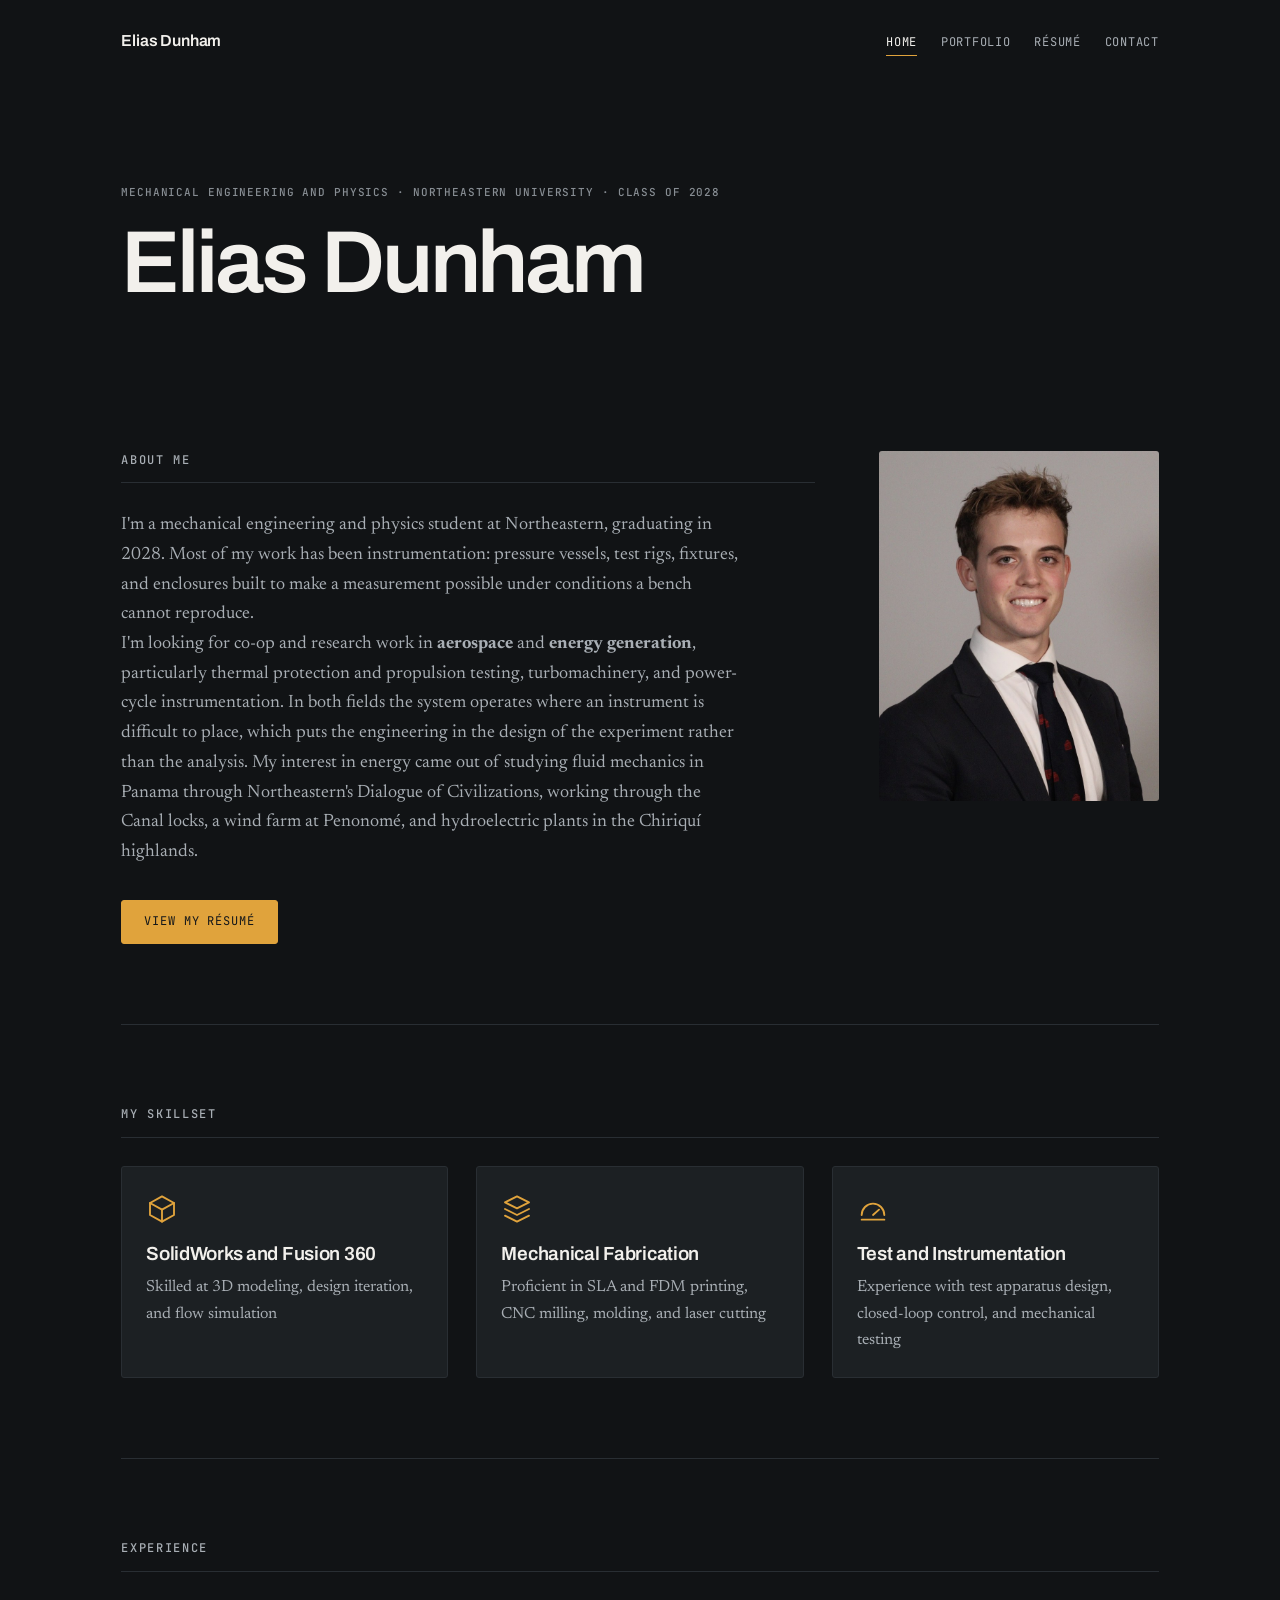
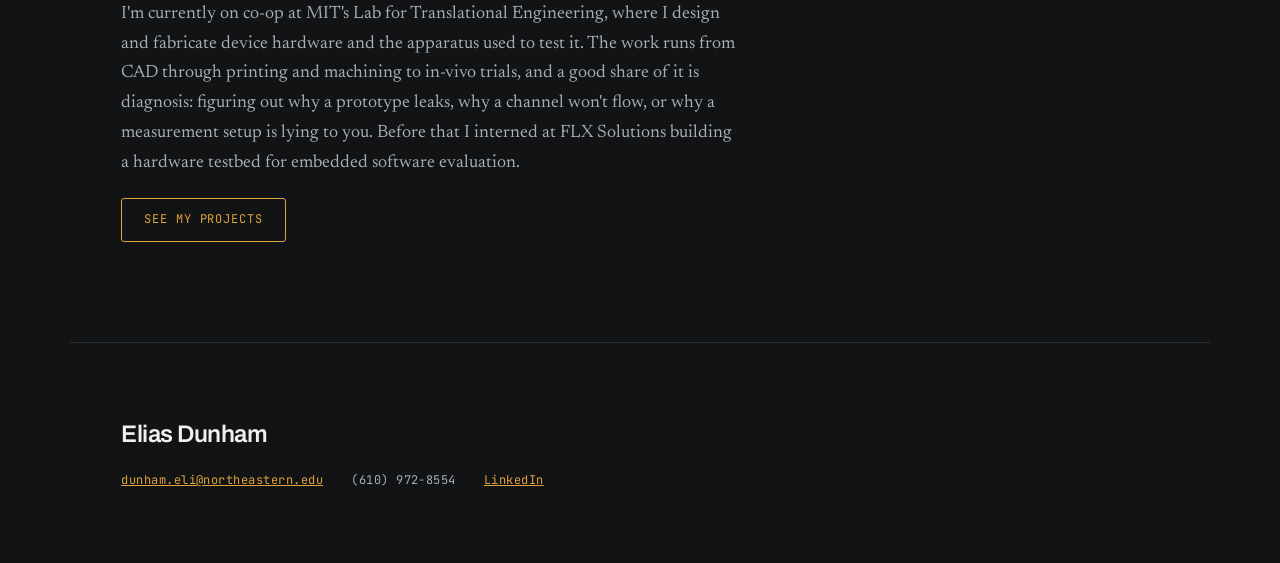
==== commit 026b9708: "Add files via upload" ====
--- a/index.html
+++ b/index.html
@@ -52,23 +52,18 @@
     <div class="about-text">
       <h2 class="section-head">About me</h2>
       <p>
-        I'm a mechanical engineering and physics student at Northeastern, graduating in 2028. Most of
-        what I've built so far exists to make a measurement possible: pressure vessels, instrumented
-        test rigs, fixtures, and enclosures for hardware that has to survive conditions a bench can't
-        normally reproduce.
+        I'm a mechanical engineering and physics student at Northeastern, graduating in 2028. Most of my
+        work has been instrumentation: pressure vessels, test rigs, fixtures, and enclosures built to make
+        a measurement possible under conditions a bench cannot reproduce.
       </p>
       <p>
         I'm looking for co-op and research work in <strong>aerospace</strong> and <strong>energy
-        generation</strong>. Both appeal to me for the same reason. In each, the system you care about
-        operates somewhere you can't easily put an instrument, so the difficult engineering is in
-        designing the experiment rather than running the analysis. Thermal protection and propulsion
-        testing, turbomachinery, and power-cycle instrumentation are where I'd most like to end up.
-      </p>
-      <p>
-        The energy side came out of studying fluid mechanics through Northeastern's program in Panama,
-        where we worked through the Canal locks, a wind farm at Penonomé, and hydroelectric plants in
-        the Chiriquí highlands. Seeing how much of that infrastructure comes down to head, flow, and
-        losses in a penstock made the subject concrete in a way a problem set had not.
+        generation</strong>, particularly thermal protection and propulsion testing, turbomachinery, and
+        power-cycle instrumentation. In both fields the system operates where an instrument is difficult
+        to place, which puts the engineering in the design of the experiment rather than the analysis. My
+        interest in energy came out of studying fluid mechanics in Panama through Northeastern's Dialogue
+        of Civilizations, working through the Canal locks, a wind farm at Penonomé, and hydroelectric
+        plants in the Chiriquí highlands.
       </p>
       <p class="actions">
         <a class="btn" href="resume.html">View my résumé</a>
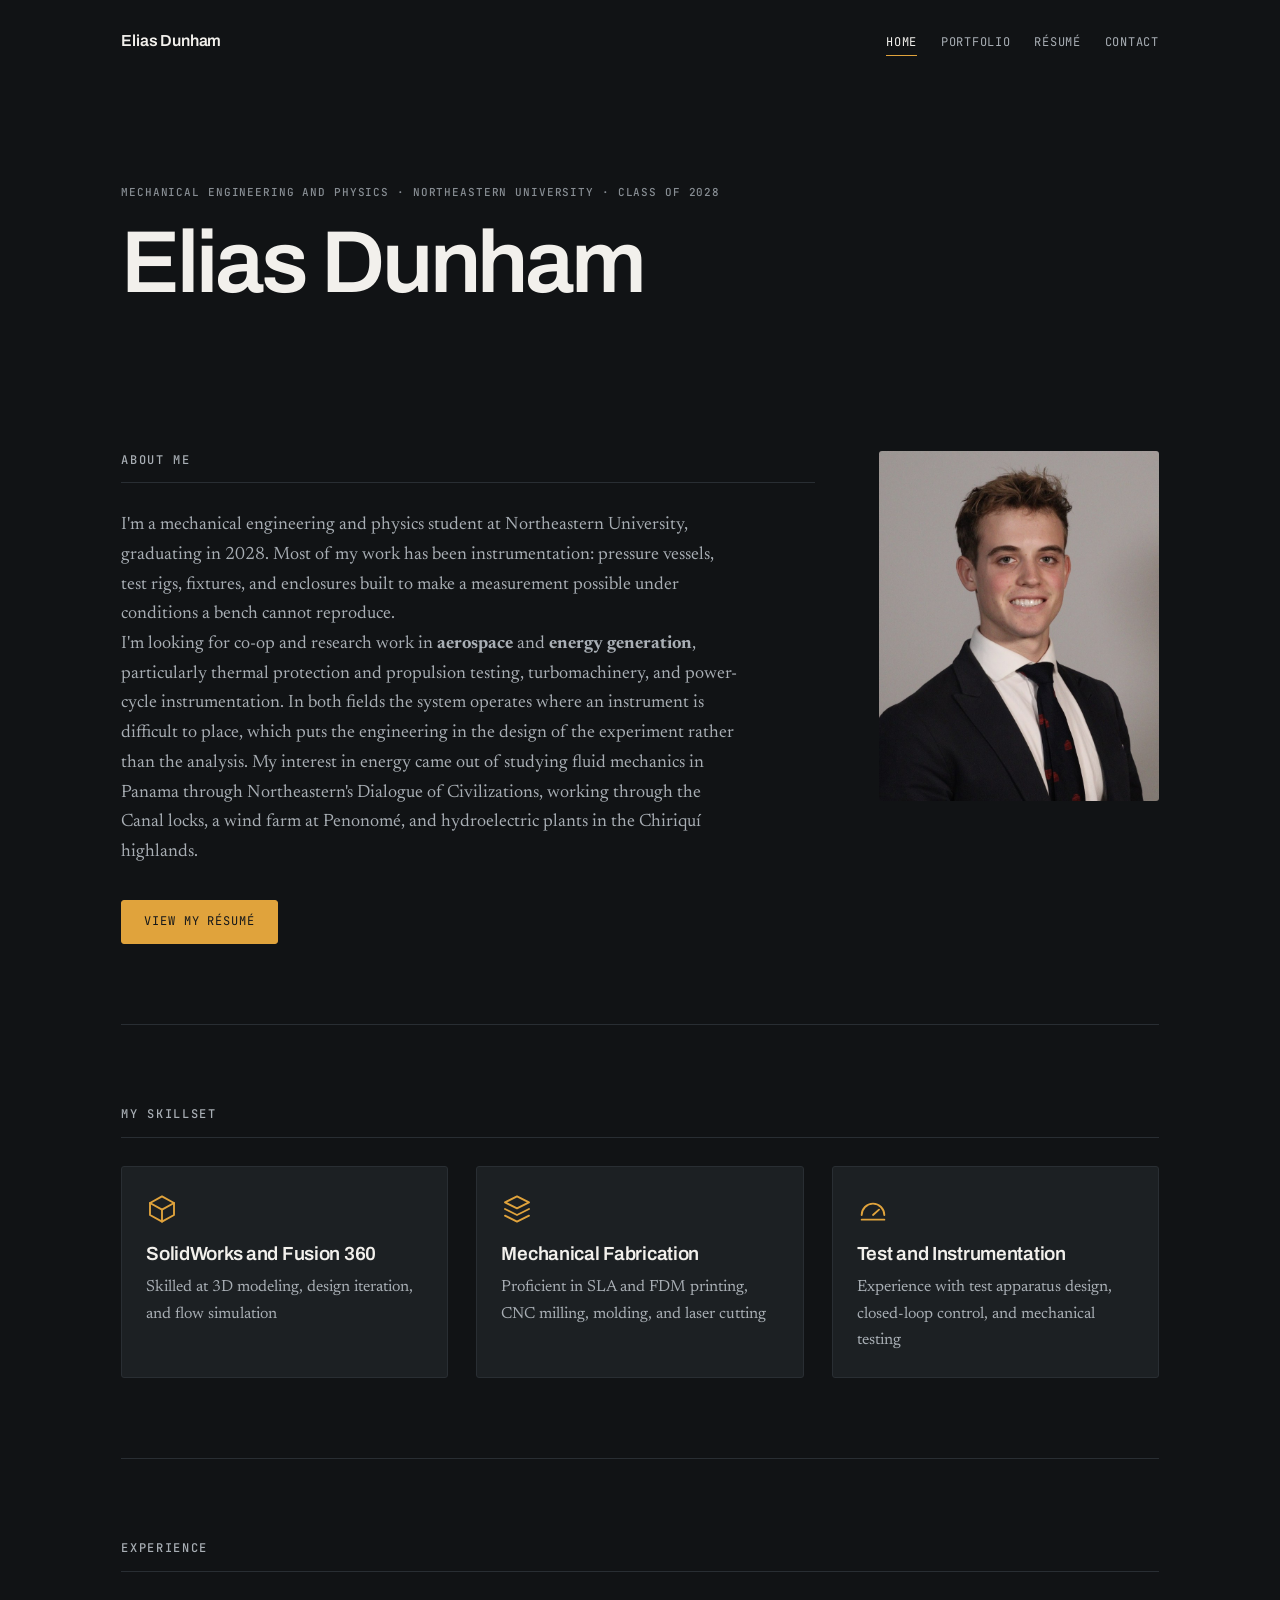
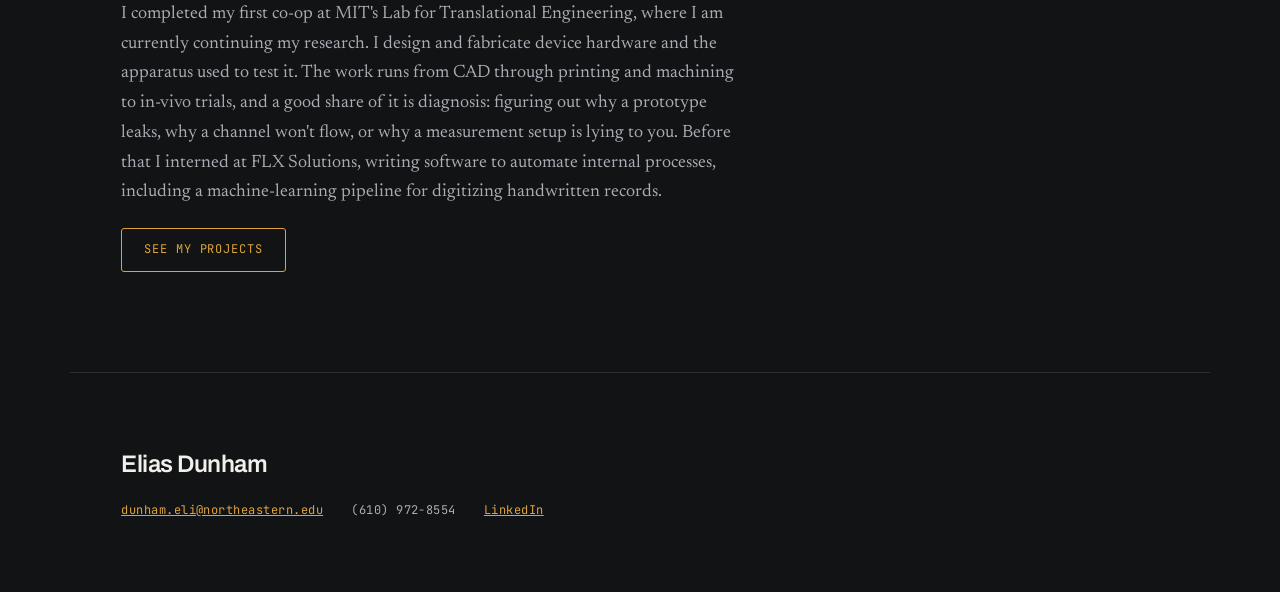
==== commit 980d0b0e: "Update index.html" ====
--- a/index.html
+++ b/index.html
@@ -52,7 +52,7 @@
     <div class="about-text">
       <h2 class="section-head">About me</h2>
       <p>
-        I'm a mechanical engineering and physics student at Northeastern, graduating in 2028. Most of my
+        I'm a mechanical engineering and physics student at Northeastern University, graduating in 2028. Most of my
         work has been instrumentation: pressure vessels, test rigs, fixtures, and enclosures built to make
         a measurement possible under conditions a bench cannot reproduce.
       </p>
@@ -122,11 +122,13 @@
     <h2 class="section-head">Experience</h2>
     <div class="prose">
       <p>
-        I'm currently on co-op at MIT's Lab for Translational Engineering, where I design and fabricate
-        device hardware and the apparatus used to test it. The work runs from CAD through printing and
-        machining to in-vivo trials, and a good share of it is diagnosis: figuring out why a prototype
-        leaks, why a channel won't flow, or why a measurement setup is lying to you. Before that I
-        interned at FLX Solutions building a hardware testbed for embedded software evaluation.
+        I completed my first co-op at MIT's Lab for Translational Engineering, where I am currently 
+        continuing my research. I design and fabricate device hardware and the apparatus used to test it. 
+        The work runs from CAD through printing and machining to in-vivo trials, and a good share of it is 
+        diagnosis: figuring out why a prototype leaks, why a channel won't flow, or why a measurement setup 
+        is lying to you. Before that I interned at FLX Solutions, writing software to automate internal 
+        processes, including a machine-learning pipeline for digitizing handwritten records.
+        
       </p>
       <p class="actions">
         <a class="btn btn-quiet" href="portfolio.html">See my projects</a>
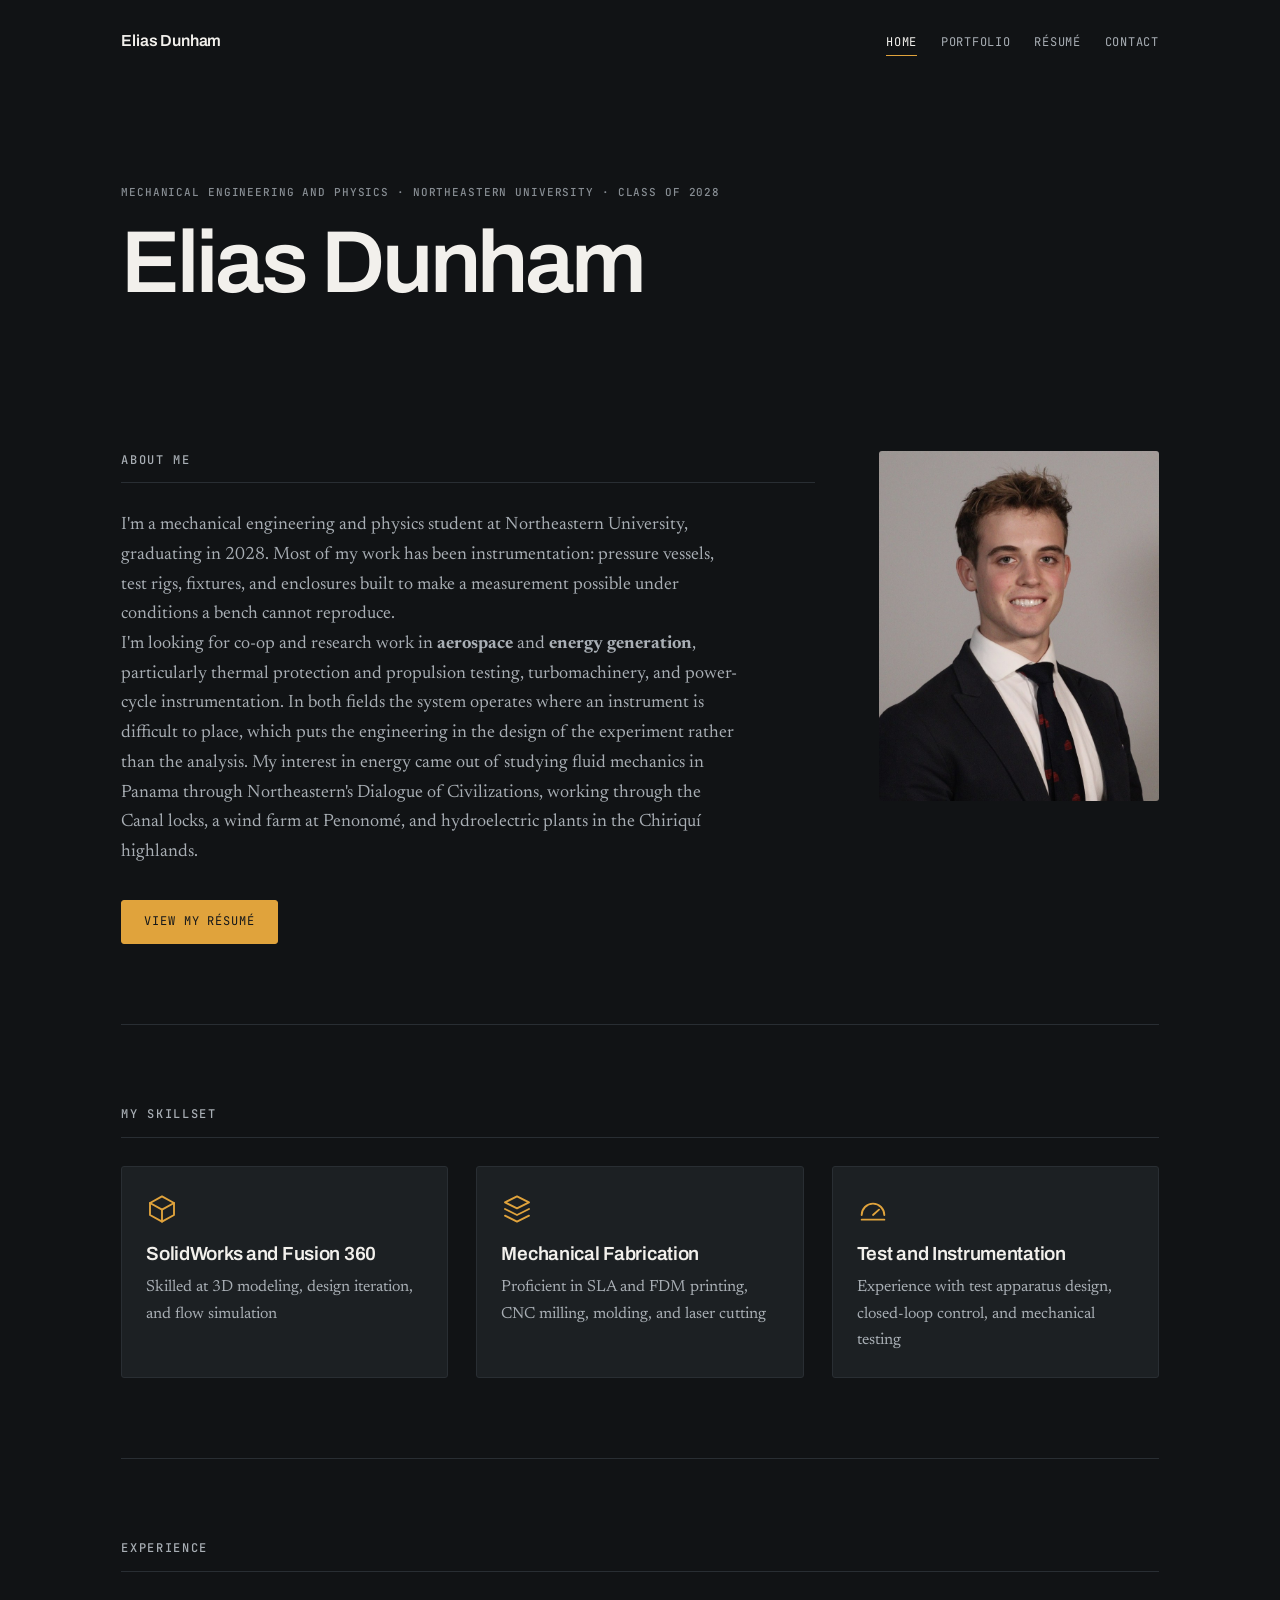
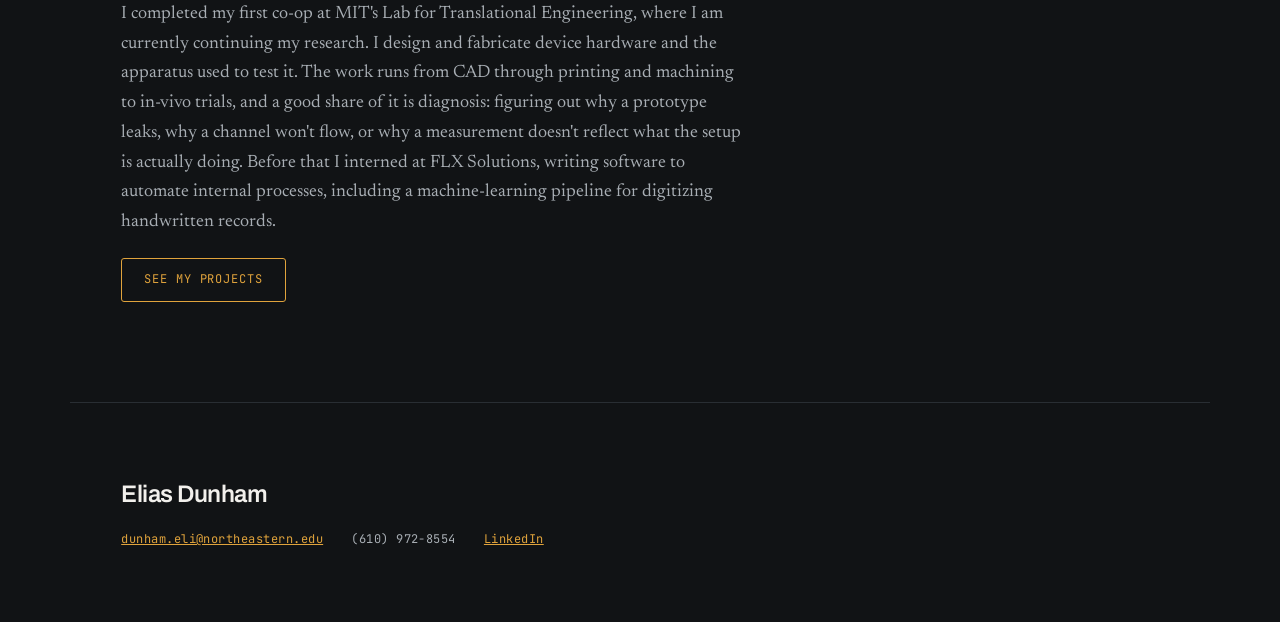
==== commit 5f4c5bf2: "Update index.html" ====
--- a/index.html
+++ b/index.html
@@ -125,9 +125,9 @@
         I completed my first co-op at MIT's Lab for Translational Engineering, where I am currently 
         continuing my research. I design and fabricate device hardware and the apparatus used to test it. 
         The work runs from CAD through printing and machining to in-vivo trials, and a good share of it is 
-        diagnosis: figuring out why a prototype leaks, why a channel won't flow, or why a measurement setup 
-        is lying to you. Before that I interned at FLX Solutions, writing software to automate internal 
-        processes, including a machine-learning pipeline for digitizing handwritten records.
+        diagnosis: figuring out why a prototype leaks, why a channel won't flow, or why a measurement doesn't 
+        reflect what the setup is actually doing. Before that I interned at FLX Solutions, writing software to 
+        automate internal processes, including a machine-learning pipeline for digitizing handwritten records.
         
       </p>
       <p class="actions">
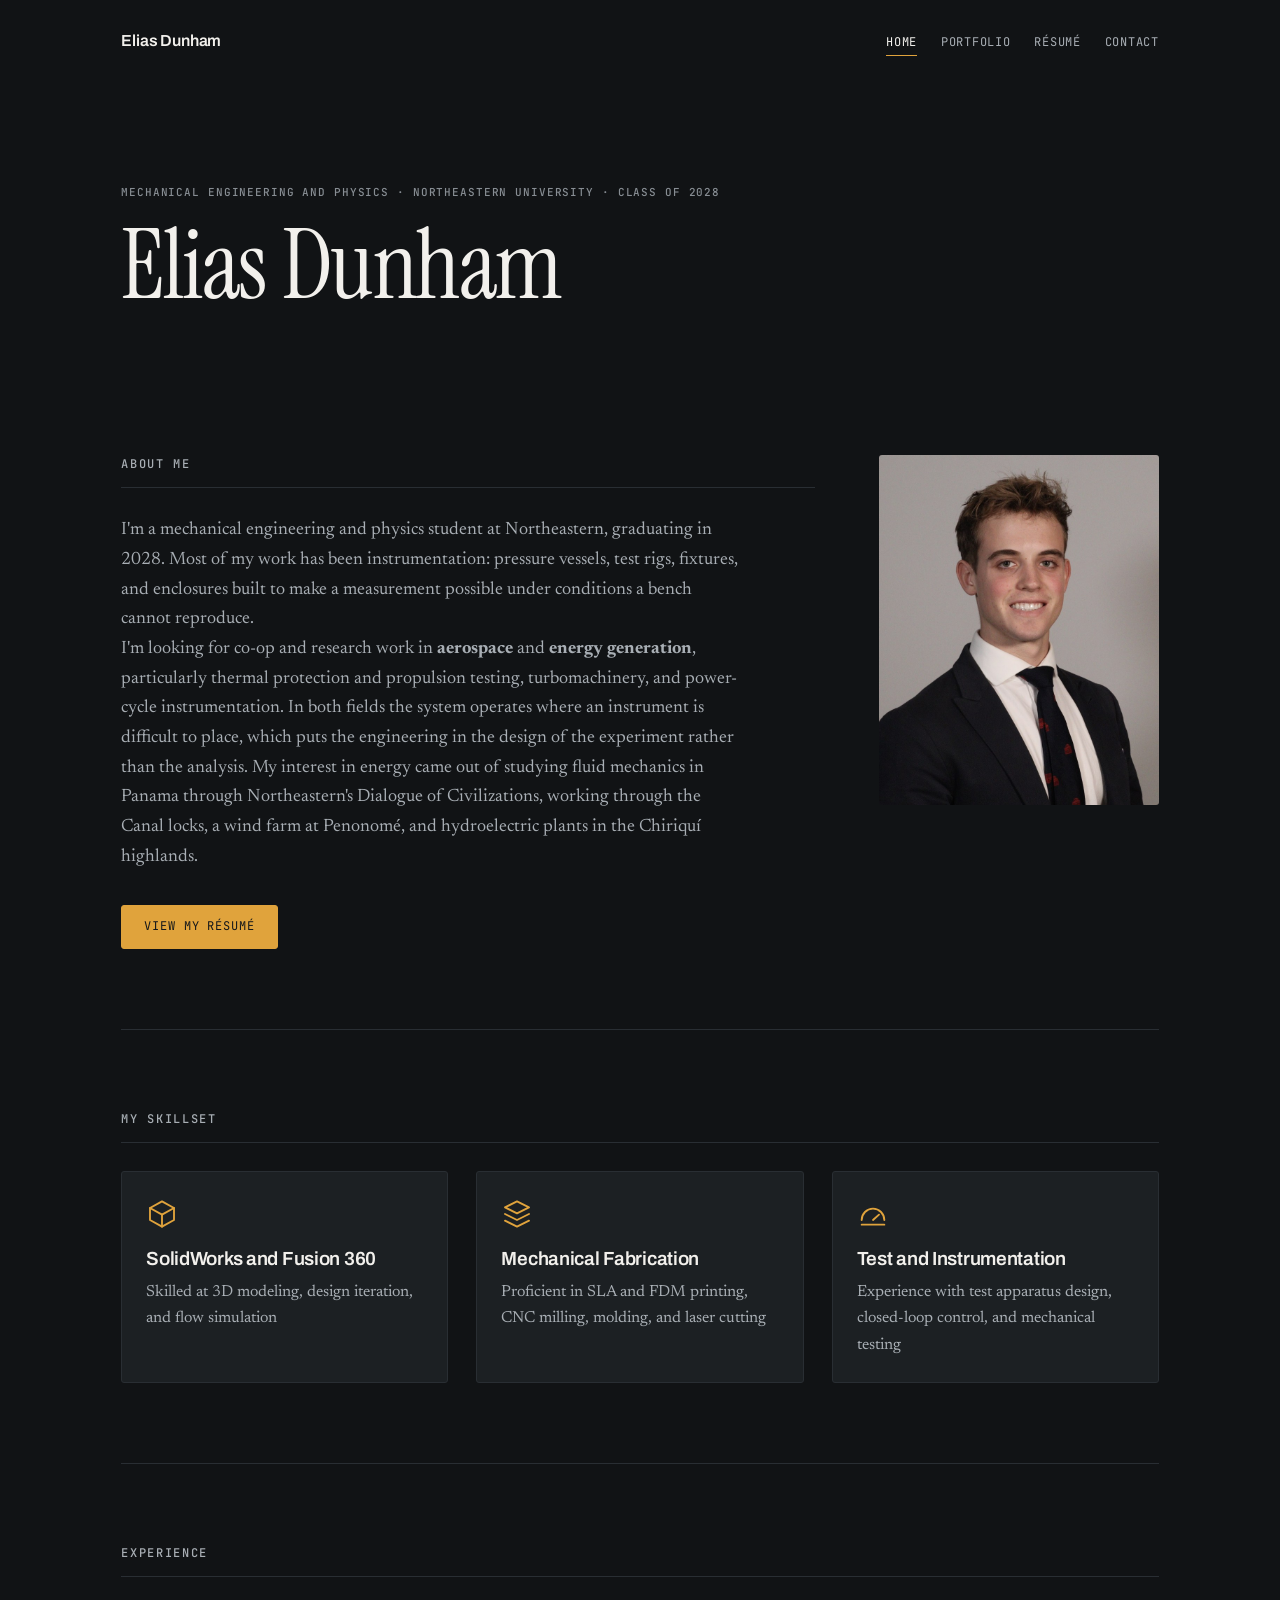
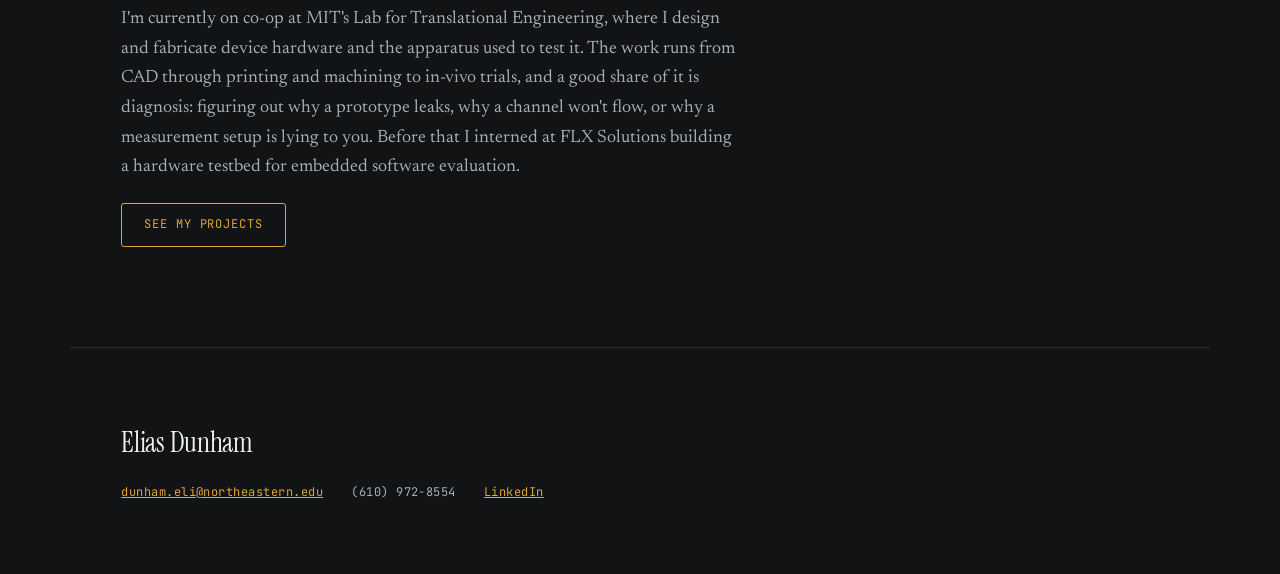
==== commit 2e0502cd: "Add files via upload" ====
--- a/index.html
+++ b/index.html
@@ -26,7 +26,7 @@
 
 <link rel="preconnect" href="https://fonts.googleapis.com">
 <link rel="preconnect" href="https://fonts.gstatic.com" crossorigin>
-<link href="https://fonts.googleapis.com/css2?family=Archivo:wght@500;600&family=Newsreader:ital,wght@0,400;0,500;1,400&family=JetBrains+Mono:wght@500&display=swap" rel="stylesheet">
+<link href="https://fonts.googleapis.com/css2?family=Archivo:wght@500;600&family=Instrument+Serif:ital@0;1&family=Newsreader:ital,wght@0,400;0,500;1,400&family=JetBrains+Mono:wght@500&display=swap" rel="stylesheet">
 <link rel="stylesheet" href="style.css">
 </head>
 <body>
@@ -52,7 +52,7 @@
     <div class="about-text">
       <h2 class="section-head">About me</h2>
       <p>
-        I'm a mechanical engineering and physics student at Northeastern University, graduating in 2028. Most of my
+        I'm a mechanical engineering and physics student at Northeastern, graduating in 2028. Most of my
         work has been instrumentation: pressure vessels, test rigs, fixtures, and enclosures built to make
         a measurement possible under conditions a bench cannot reproduce.
       </p>
@@ -122,13 +122,11 @@
     <h2 class="section-head">Experience</h2>
     <div class="prose">
       <p>
-        I completed my first co-op at MIT's Lab for Translational Engineering, where I am currently 
-        continuing my research. I design and fabricate device hardware and the apparatus used to test it. 
-        The work runs from CAD through printing and machining to in-vivo trials, and a good share of it is 
-        diagnosis: figuring out why a prototype leaks, why a channel won't flow, or why a measurement doesn't 
-        reflect what the setup is actually doing. Before that I interned at FLX Solutions, writing software to 
-        automate internal processes, including a machine-learning pipeline for digitizing handwritten records.
-        
+        I'm currently on co-op at MIT's Lab for Translational Engineering, where I design and fabricate
+        device hardware and the apparatus used to test it. The work runs from CAD through printing and
+        machining to in-vivo trials, and a good share of it is diagnosis: figuring out why a prototype
+        leaks, why a channel won't flow, or why a measurement setup is lying to you. Before that I
+        interned at FLX Solutions building a hardware testbed for embedded software evaluation.
       </p>
       <p class="actions">
         <a class="btn btn-quiet" href="portfolio.html">See my projects</a>
--- a/style.css
+++ b/style.css
@@ -18,6 +18,7 @@
   --accent-ink: #14171a;   /* text on accent fills */
 
   --display: "Archivo", system-ui, sans-serif;
+  --title:   "Instrument Serif", "Newsreader", Georgia, serif;
   --body:    "Newsreader", Georgia, serif;
   --mono:    "JetBrains Mono", ui-monospace, monospace;
 
@@ -168,22 +169,22 @@
 
 .hero h1 {
   margin: 1.25rem 0 0;
-  font-family: var(--display);
-  font-size: clamp(2.75rem, 9vw, 5.5rem);
-  font-weight: 600;
-  line-height: 0.98;
-  letter-spacing: -0.035em;
+  font-family: var(--title);
+  font-size: clamp(3rem, 10vw, 6rem);
+  font-weight: 400;
+  line-height: 0.95;
+  letter-spacing: -0.015em;
 }
 
 .page-head { padding-block: clamp(3rem, 8vw, 5rem) clamp(2rem, 5vw, 3rem); }
 
 .page-head h1 {
-  margin: 1rem 0 0;
-  font-family: var(--display);
-  font-size: clamp(2.25rem, 6vw, 3.75rem);
-  font-weight: 600;
+  margin: 0.85rem 0 0;
+  font-family: var(--title);
+  font-size: clamp(2.5rem, 7vw, 4.25rem);
+  font-weight: 400;
   line-height: 1;
-  letter-spacing: -0.03em;
+  letter-spacing: -0.012em;
 }
 
 /* --------------------------------------------------------------------------
@@ -605,10 +606,10 @@
 
 .footer-name {
   margin: 0 0 1rem;
-  font-family: var(--display);
-  font-size: 1.5rem;
-  font-weight: 600;
-  letter-spacing: -0.02em;
+  font-family: var(--title);
+  font-size: 1.75rem;
+  font-weight: 400;
+  letter-spacing: -0.01em;
 }
 
 .footer-links {
